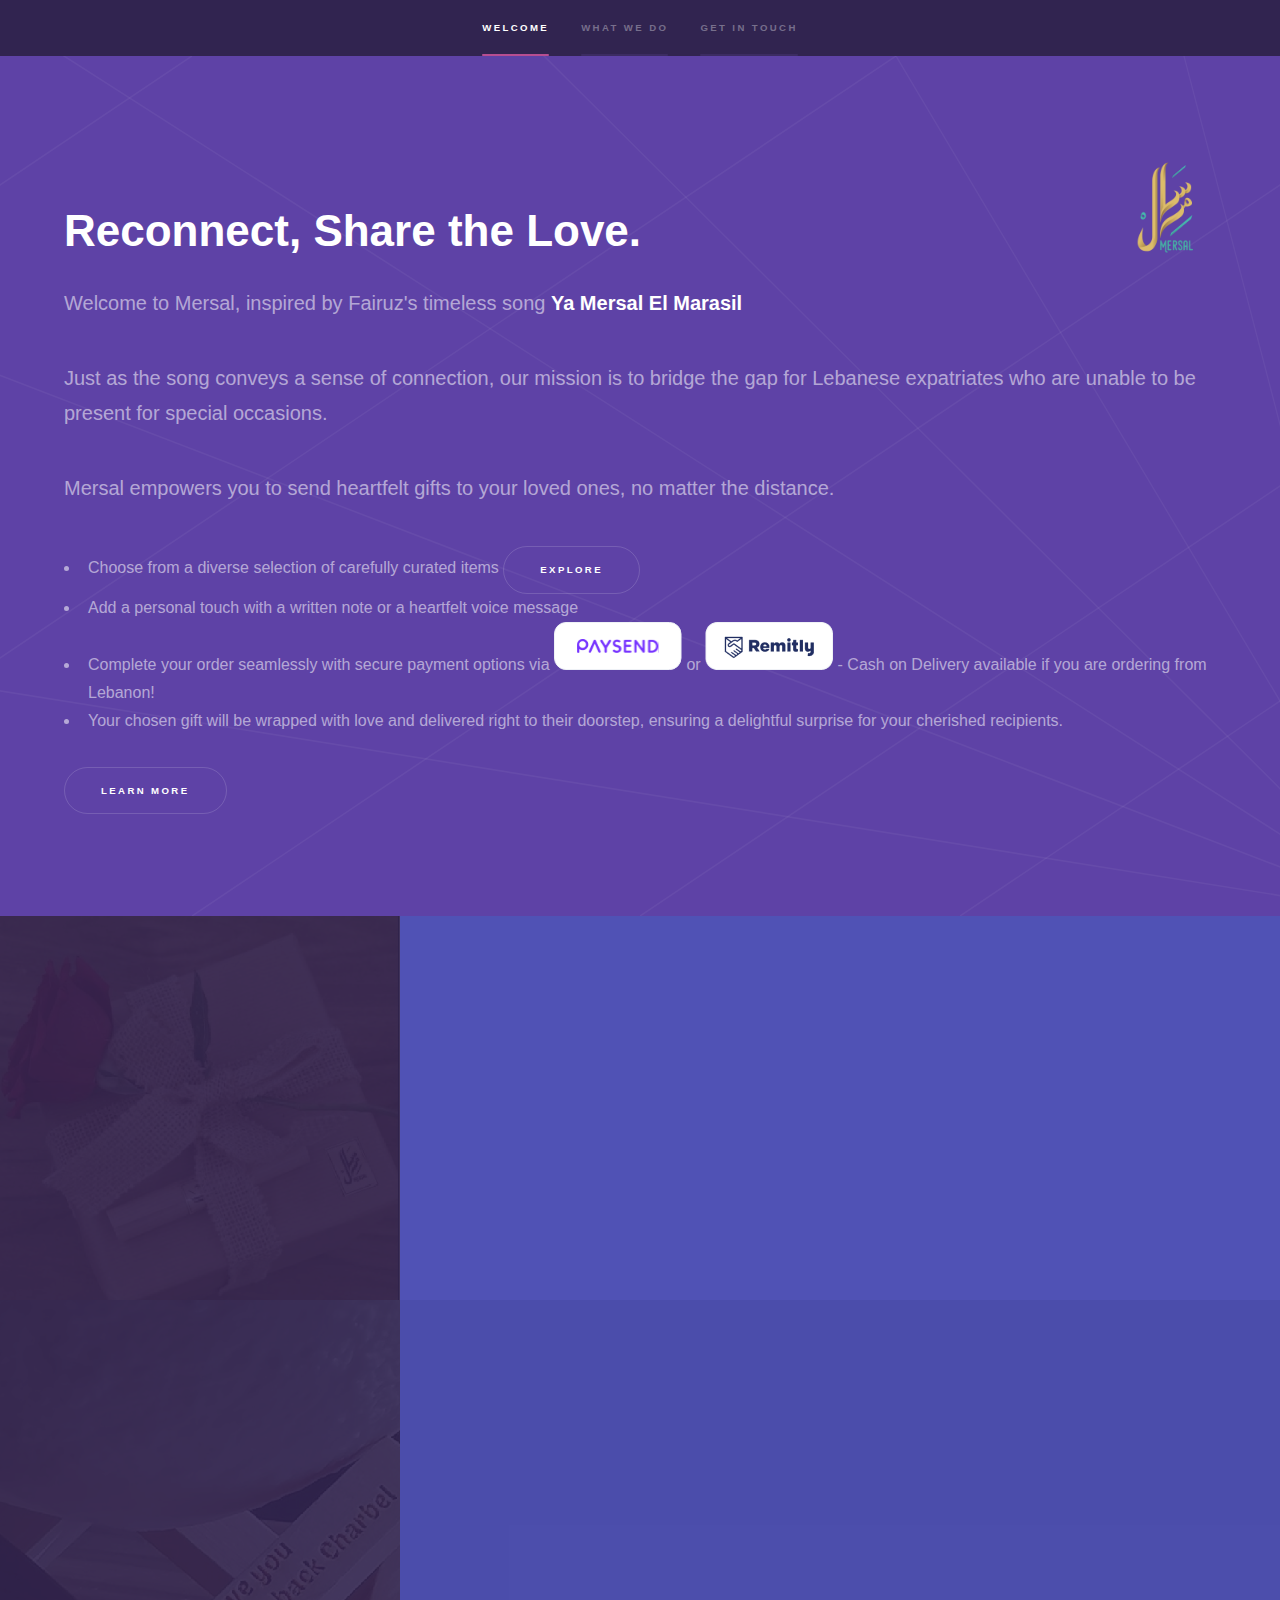
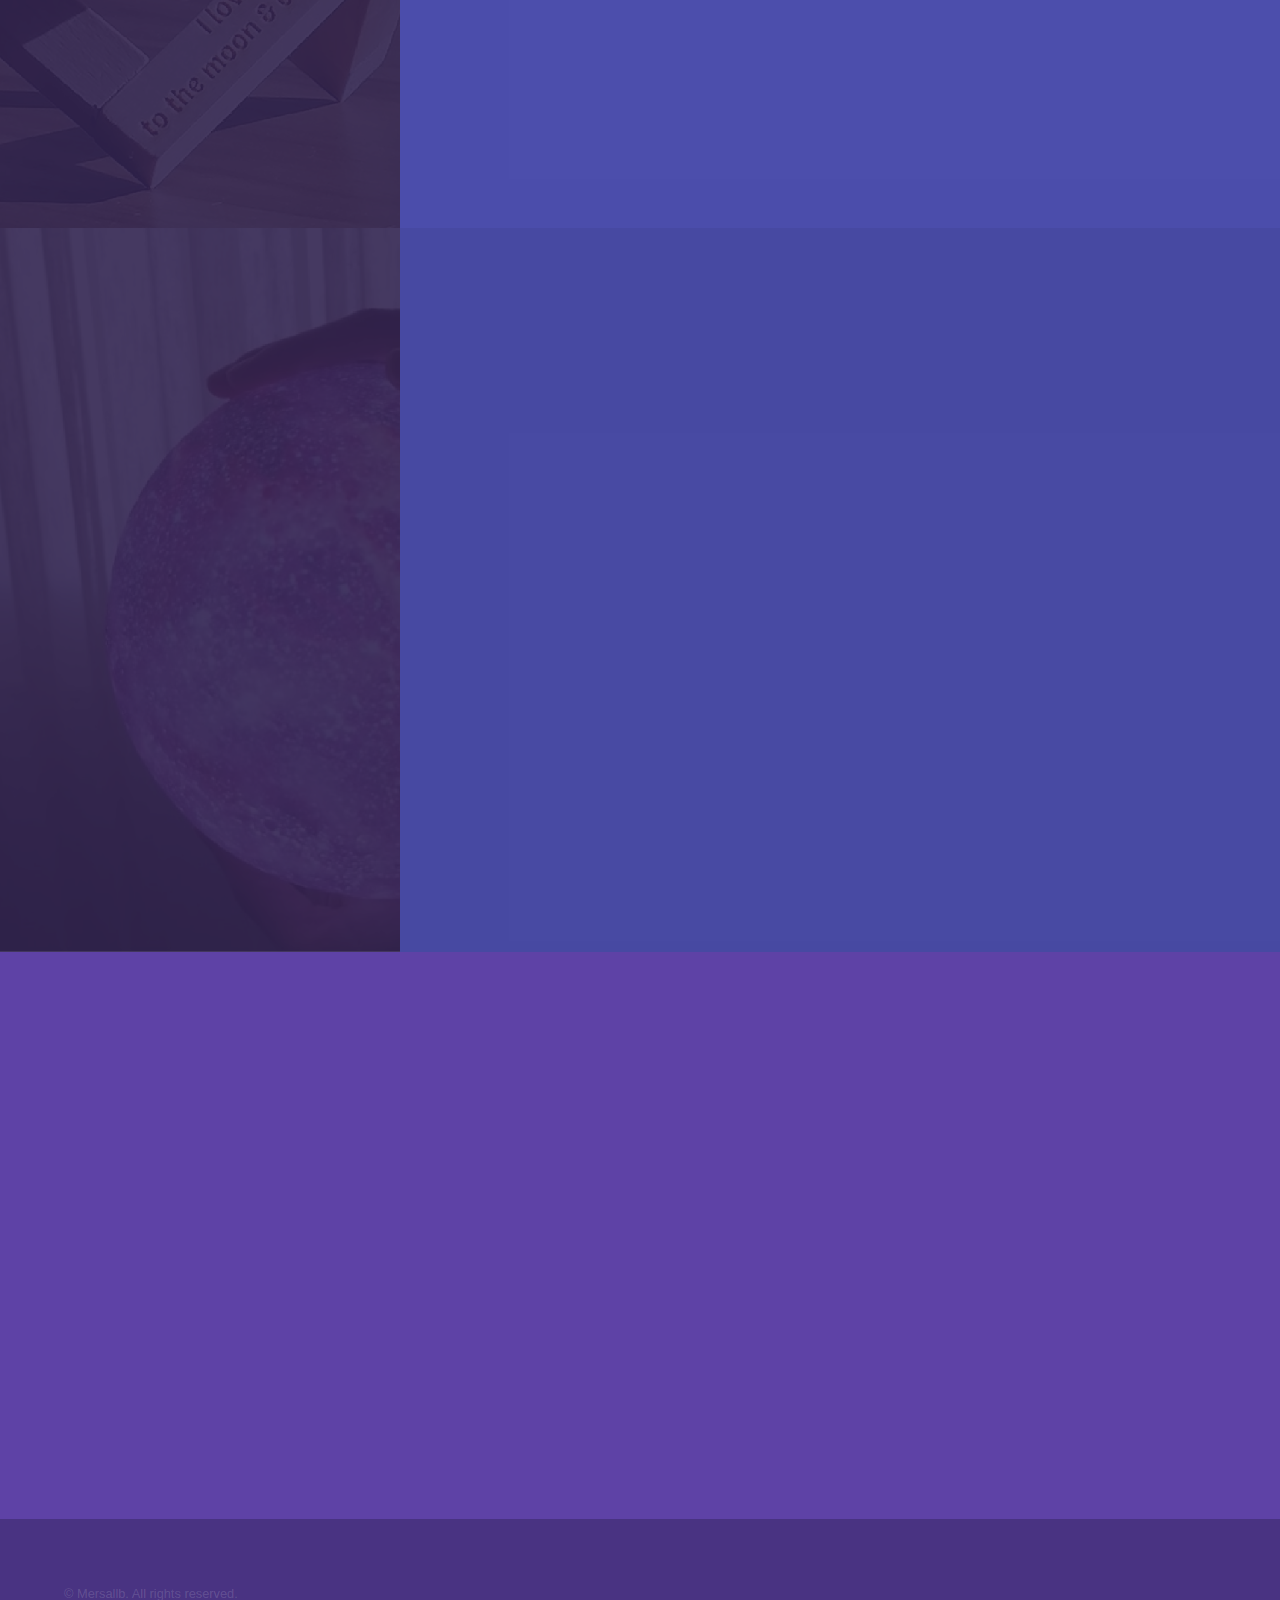
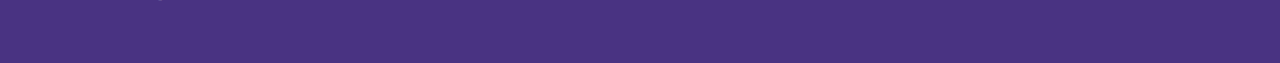
==== index.html @ 2bb3b059 "clean dummy data" ====
<!DOCTYPE HTML>
<!--
	Hyperspace by HTML5 UP
	html5up.net | @ajlkn
	Free for personal and commercial use under the CCA 3.0 license (html5up.net/license)
-->
<html>
	<head>
		<title>Mersal - Online Gift Shop</title>
		<meta charset="utf-8" />
		<meta name="viewport" content="width=device-width, initial-scale=1, user-scalable=no" />
		<link rel="stylesheet" href="assets/css/main.css" />
		<noscript><link rel="stylesheet" href="assets/css/noscript.css" /></noscript>
	</head>
	<body class="is-preload">

		<!-- Sidebar -->
			<section id="sidebar">
				<div class="inner">
					<nav>
						<ul>
							<li><a href="#intro">Welcome</a></li>
							<li><a href="#one">What we do</a></li>
							<li><a href="#two">Get in touch</a></li>
						</ul>
					</nav>
				</div>
			</section>

		<!-- Wrapper -->
			<div id="wrapper">

				<!-- Intro -->
					<section id="intro" class="wrapper style1 fullscreen fade-up">
						<div class="inner">
							<p><img src="assets/logo/mersallogo.png" alt="Mersal Logo" style="float: right; max-width: 100px;"></p>
							<h1>Reconnect, Share the Love.</h1>

							<p>Welcome to Mersal, inspired by Fairuz's timeless song <b>Ya Mersal El Marasil</b></p>
							<p>Just as the song conveys a sense of connection, our mission is to bridge the gap for Lebanese expatriates who are unable to be present for special occasions.</p>
							<p>Mersal empowers you to send heartfelt gifts to your loved ones, no matter the distance.</p>
							<ul>
								<li>Choose from a diverse selection of carefully curated items <a href="https://Instagram.com/mersallb" class="button">Explore</a></li>
								<li>Add a personal touch with a written note or a heartfelt voice message</li>
								<li>Complete your order seamlessly with secure payment options via <a href="https://paysend.com/" class="image"><img src="assets/logo/Button-Paysend.svg" alt="PAYSEND" data-position="center center" /></a> or <a href="https://Remitly.com/" class="image"><img src="assets/logo/Button-Remitly.png" alt="Remitly" data-position="center center" /></a> - Cash on Delivery available if you are ordering from Lebanon!</li>
								<li>Your chosen gift will be wrapped with love and delivered right to their doorstep, ensuring a delightful surprise for your cherished recipients.</li>
							</ul>
							<ul class="actions">
								<li><a href="#two" class="button scrolly">Learn more</a></li>
							</ul>
						</div>
					</section>

				<!-- One -->
					<section id="one" class="wrapper style2 spotlights">
						<section>
							<a href="#" class="image"><img src="images/pic01.jpg" alt="" data-position="center center" /></a>
							<div class="content">
								<div class="inner">
									<h2>Wrapped with love</h2>
									<p>In our shop, gift-giving is not just a transaction; it’s an experience, a thoughtful gesture that reflects emotions and memories.
										This is why we have chosen a unique wrapping style that not only complements our products but also conveys a deep sense of nostalgia and romance.</p>
									<p><span><b>Vintage Charm :</b></span> This wrapping style harkens back to an era where things were handmade, heartfelt, and had a personal touch.
										It brings forth a timelessness that is often lost in today’s fast-paced digital world.</p>
								</div>
							</div>
						</section>
						<section>
							<a href="#" class="image"><img src="images/pic02.jpg" alt="" data-position="top center" /></a>
							<div class="content">
								<div class="inner">
									<h2>Customization Service</h2>
									<p>At Mersal, we understand that gifts are more than just physical items; they are expressions of love, thoughtfulness, and sentiments.
										To make each gift truly personal and memorable, we proudly offer a customization service, elevating the entire gift-giving experience.</p>
									<ul>
										<li><span><b>Emotional Connect: </b></span>An engraved note adds an emotional depth to the gift, making it a cherished keepsake that reminds the recipient of a special moment or sentiment.</li>
										<li><span><b>Longevity: </b></span>Unlike printed messages that may fade over time, engravings are permanent. This ensures that the sentiment shared remains intact for years, making the gift timeless.</li>
										<li><span><b>Tailored Experience: </b></span>Our service allows you to tailor your gifts specifically to the recipient, ensuring that it resonates more deeply with them.</li>
									</ul>
										 
								<p>At Mersal, we don't just sell products; we craft memories.</p> 
								</div>
							</div>
						</section>
						<section>
							<a href="#" class="image"><img src="images/pic03.jpg" alt="" data-position="25% 25%" /></a>
							<div class="content">
								<div class="inner">
									<h2>Handpicked Selection</h2>
									<p>Every item showcased in our store is handpicked with meticulous attention to detail. Each piece is chosen with deliberation, ensuring that it resonates with our brand's core values.</p>
									<ul class="actions">
										<li><span><b>Romantic Touch: </b></span>The essence of our brand lies in romance. It’s not just about love between individuals but also about a passion for life, nostalgia for the past, and hope for the future. Every item, be it through its design, functionality, or mere presence, should evoke a romantic sentiment, a gentle tug at the heartstrings.</span></li>
										<li><span><b>Aesthetics: </b></span>We understand the power of beauty, and this is why aesthetics play a significant role in our selection process. Each product, in its design and craftsmanship, should be pleasing to the eye, invoking a sense of admiration and appreciation.</span></li>
										<li><span><b>Warmth: </b></span>We believe in the power of warmth. Be it the warmth of memories, the coziness of a moment, or the simple comfort of familiarity. Our products are not cold, clinical items but pieces that radiate warmth, making people feel at home, cherished, and cared for.</span></li>
									</ul>
									<p>Our store is a reflection of life's romance and warmth, curated carefully through each handpicked item. We take pride in this philosophy, ensuring that every piece we sell not only adorns a space but also fills it with a story, an emotion, and a timeless charm.</p>
								</div>
							</div>
						</section>
					</section>


				<!-- Two -->
					<section id="two" class="wrapper style1 fade-up">
						<div class="inner">
							<h2>Get in touch</h2>
							<div class="split style1">
								<section>
									<div class="player-container">
										<iframe src="videos/vid01.mp4" frameborder="0" 
												allow="accelerometer; autoplay; clipboard-write; encrypted-media; gyroscope; picture-in-picture" >
										</iframe>
									</div>
								</section>
								<section>
									<ul class="contact">
										<li>
											<h3>Email</h3>
											<a href="#">yamersallb@gmail.com</a>
										</li>
										<li>
											<h3>Phone</h3>
											<span>(961) 70 11 70 12</span>
										</li>
										<li>
											<h3>Social</h3>
											<ul class="icons">
												<li><a href="https://Instagram.com/mersallb" class="icon brands fa-instagram"><span class="label">Instagram</span></a></li>
												<li><a href="https://facebook.com/mersallb" class="icon brands fa-facebook"><span class="label">Facebook</span></a></li>
												<li><a href="https://www.tiktok.com/@mersallb" class="icon brands fa-tiktok"><span class="label">Tiktok</span></a></li>		
											</ul>
										</li>
									</ul>
								</section>
							</div>
						</div>
					</section>

			</div>

		<!-- Footer -->
			<footer id="footer" class="wrapper style1-alt">
				<div class="inner">
					<ul class="menu">
						<li>&copy; Mersallb.<a href="https://mersallb.net"></a> All rights reserved.</li>
					</ul>
				</div>
			</footer>

		<!-- Scripts -->
			<script src="assets/js/jquery.min.js"></script>
			<script src="assets/js/jquery.scrollex.min.js"></script>
			<script src="assets/js/jquery.scrolly.min.js"></script>
			<script src="assets/js/browser.min.js"></script>
			<script src="assets/js/breakpoints.min.js"></script>
			<script src="assets/js/util.js"></script>
			<script src="assets/js/main.js"></script>

	</body>
</html>
---- assets/css/main.css ----
@import url(fontawesome-all.min.css);

/*
	Hyperspace by HTML5 UP
	html5up.net | @ajlkn
	Free for personal and commercial use under the CCA 3.0 license (html5up.net/license)
*/

html, body, div, span, applet, object,
iframe, h1, h2, h3, h4, h5, h6, p, blockquote,
pre, a, abbr, acronym, address, big, cite,
code, del, dfn, em, img, ins, kbd, q, s, samp,
small, strike, strong, sub, sup, tt, var, b,
u, i, center, dl, dt, dd, ol, ul, li, fieldset,
form, label, legend, table, caption, tbody,
tfoot, thead, tr, th, td, article, aside,
canvas, details, embed, figure, figcaption,
footer, header, hgroup, menu, nav, output, ruby,
section, summary, time, mark, audio, video {
	margin: 0;
	padding: 0;
	border: 0;
	font-size: 100%;
	font: inherit;
	vertical-align: baseline;}

article, aside, details, figcaption, figure,
footer, header, hgroup, menu, nav, section {
	display: block;}

body {
	line-height: 1;
}

ol, ul {
	list-style: none;
}

blockquote, q {
	quotes: none;
}

	blockquote:before, blockquote:after, q:before, q:after {
		content: '';
		content: none;
	}

table {
	border-collapse: collapse;
	border-spacing: 0;
}

body {
	-webkit-text-size-adjust: none;
}

mark {
	background-color: transparent;
	color: inherit;
}

input::-moz-focus-inner {
	border: 0;
	padding: 0;
}

input, select, textarea {
	-moz-appearance: none;
	-webkit-appearance: none;
	-ms-appearance: none;
	appearance: none;
}

	/* Basic */
	.player-container {
		background-color: white;
		padding: 20px;
		box-shadow: 0 5px 15px rgba(0,0,0,0.1);
	}

	iframe {
		max-width: 100%;
	}

	/* Responsive Player Styling */
	.player-container {
		position: relative;
		overflow: hidden;
		width: 100%;
		padding-top: 56.25%; /* 16:9 Aspect Ratio */
	}

	.player-container iframe {
		position: absolute;
		top: 0;
		left: 0;
		width: 100%;
		height: 100%;
		border: none;
	}

	@media screen and (min-width: 600px) {
		.player-container {
			width: 80%; /* or whatever max-width you desire */
			margin: 0 auto;
		}
	}
	@-ms-viewport {
		width: device-width;
	}

	body {
		-ms-overflow-style: scrollbar;
	}

	@media screen and (max-width: 480px) {

		html, body {
			min-width: 320px;
		}

	}

	html {
		box-sizing: border-box;
	}

	*, *:before, *:after {
		box-sizing: inherit;
	}

	body {
		background: #312450;
	}

		body.is-preload *, body.is-preload *:before, body.is-preload *:after {
			-moz-animation: none !important;
			-webkit-animation: none !important;
			-ms-animation: none !important;
			animation: none !important;
			-moz-transition: none !important;
			-webkit-transition: none !important;
			-ms-transition: none !important;
			transition: none !important;
		}

/* Type */

	body, input, select, textarea {
		color: rgba(255, 255, 255, 0.55);
		font-family: Arial, Helvetica, sans-serif;
		font-size: 16.5pt;
		font-weight: normal;
		line-height: 1.75;
	}

		@media screen and (max-width: 1680px) {

			body, input, select, textarea {
				font-size: 13pt;
			}

		}

		@media screen and (max-width: 1280px) {

			body, input, select, textarea {
				font-size: 12pt;
			}

		}

		@media screen and (max-width: 360px) {

			body, input, select, textarea {
				font-size: 11pt;
			}

		}

	a {
		-moz-transition: color 0.2s ease, border-bottom-color 0.2s ease;
		-webkit-transition: color 0.2s ease, border-bottom-color 0.2s ease;
		-ms-transition: color 0.2s ease, border-bottom-color 0.2s ease;
		transition: color 0.2s ease, border-bottom-color 0.2s ease;
		border-bottom: dotted 1px rgba(255, 255, 255, 0.35);
		color: inherit;
		text-decoration: none;
	}

		a:hover {
			border-bottom-color: transparent;
			color: #ffffff;
		}

	strong, b {
		color: #ffffff;
		font-weight: bold;
	}

	em, i {
		font-style: italic;
	}

	p {
		margin: 0 0 2em 0;
	}

	h1, h2, h3, h4, h5, h6 {
		color: #ffffff;
		font-weight: bold;
		line-height: 1.5;
		margin: 0 0 0.5em 0;
	}

		h1 a, h2 a, h3 a, h4 a, h5 a, h6 a {
			color: inherit;
			text-decoration: none;
		}

	h1 {
		font-size: 2.75em;
	}

		h1.major {
			margin: 0 0 1.3em 0;
			position: relative;
			padding-bottom: 0.35em;
		}

			h1.major:after {
				background-image: -moz-linear-gradient(to right, #5e42a6, #b74e91);
				background-image: -webkit-linear-gradient(to right, #5e42a6, #b74e91);
				background-image: -ms-linear-gradient(to right, #5e42a6, #b74e91);
				background-image: linear-gradient(to right, #5e42a6, #b74e91);
				-moz-transition: max-width 0.2s ease;
				-webkit-transition: max-width 0.2s ease;
				-ms-transition: max-width 0.2s ease;
				transition: max-width 0.2s ease;
				border-radius: 0.2em;
				bottom: 0;
				content: '';
				height: 0.05em;
				position: absolute;
				right: 0;
				width: 100%;
			}

	h2 {
		font-size: 1.75em;
	}

	h3 {
		font-size: 1.1em;
	}

	h4 {
		font-size: 1em;
	}

	h5 {
		font-size: 0.8em;
	}

	h6 {
		font-size: 0.6em;
	}

	@media screen and (max-width: 736px) {

		h1 {
			font-size: 2em;
		}

		h2 {
			font-size: 1.25em;
		}

		h3 {
			font-size: 1em;
		}

		h4 {
			font-size: 0.8em;
		}

		h5 {
			font-size: 0.6em;
		}

		h6 {
			font-size: 0.6em;
		}

	}

	sub {
		font-size: 0.8em;
		position: relative;
		top: 0.5em;
	}

	sup {
		font-size: 0.8em;
		position: relative;
		top: -0.5em;
	}

	blockquote {
		border-left: solid 4px rgba(255, 255, 255, 0.15);
		font-style: italic;
		margin: 0 0 2em 0;
		padding: 0.5em 0 0.5em 2em;
	}

	code {
		background: rgba(255, 255, 255, 0.05);
		border-radius: 0.25em;
		border: solid 1px rgba(255, 255, 255, 0.15);
		font-family: "Courier New", monospace;
		font-size: 0.9em;
		margin: 0 0.25em;
		padding: 0.25em 0.65em;
	}

	pre {
		-webkit-overflow-scrolling: touch;
		font-family: "Courier New", monospace;
		font-size: 0.9em;
		margin: 0 0 2em 0;
	}

		pre code {
			display: block;
			line-height: 1.75em;
			padding: 1em 1.5em;
			overflow-x: auto;
		}

	hr {
		border: 0;
		border-bottom: solid 1px rgba(255, 255, 255, 0.15);
		margin: 2em 0;
	}

		hr.major {
			margin: 3em 0;
		}

	.align-left {
		text-align: left;
	}

	.align-center {
		text-align: center;
	}

	.align-right {
		text-align: right;
	}

/* Row */

	.row {
		display: flex;
		flex-wrap: wrap;
		box-sizing: border-box;
		align-items: stretch;
	}

		.row > * {
			box-sizing: border-box;
		}

		.row.gtr-uniform > * > :last-child {
			margin-bottom: 0;
		}

		.row.aln-left {
			justify-content: flex-start;
		}

		.row.aln-center {
			justify-content: center;
		}

		.row.aln-right {
			justify-content: flex-end;
		}

		.row.aln-top {
			align-items: flex-start;
		}

		.row.aln-middle {
			align-items: center;
		}

		.row.aln-bottom {
			align-items: flex-end;
		}

		.row > .imp {
			order: -1;
		}

		.row > .col-1 {
			width: 8.33333%;
		}

		.row > .off-1 {
			margin-left: 8.33333%;
		}

		.row > .col-2 {
			width: 16.66667%;
		}

		.row > .off-2 {
			margin-left: 16.66667%;
		}

		.row > .col-3 {
			width: 25%;
		}

		.row > .off-3 {
			margin-left: 25%;
		}

		.row > .col-4 {
			width: 33.33333%;
		}

		.row > .off-4 {
			margin-left: 33.33333%;
		}

		.row > .col-5 {
			width: 41.66667%;
		}

		.row > .off-5 {
			margin-left: 41.66667%;
		}

		.row > .col-6 {
			width: 50%;
		}

		.row > .off-6 {
			margin-left: 50%;
		}

		.row > .col-7 {
			width: 58.33333%;
		}

		.row > .off-7 {
			margin-left: 58.33333%;
		}

		.row > .col-8 {
			width: 66.66667%;
		}

		.row > .off-8 {
			margin-left: 66.66667%;
		}

		.row > .col-9 {
			width: 75%;
		}

		.row > .off-9 {
			margin-left: 75%;
		}

		.row > .col-10 {
			width: 83.33333%;
		}

		.row > .off-10 {
			margin-left: 83.33333%;
		}

		.row > .col-11 {
			width: 91.66667%;
		}

		.row > .off-11 {
			margin-left: 91.66667%;
		}

		.row > .col-12 {
			width: 100%;
		}

		.row > .off-12 {
			margin-left: 100%;
		}

		.row.gtr-0 {
			margin-top: 0;
			margin-left: 0em;
		}

			.row.gtr-0 > * {
				padding: 0 0 0 0em;
			}

			.row.gtr-0.gtr-uniform {
				margin-top: 0em;
			}

				.row.gtr-0.gtr-uniform > * {
					padding-top: 0em;
				}

		.row.gtr-25 {
			margin-top: 0;
			margin-left: -0.375em;
		}

			.row.gtr-25 > * {
				padding: 0 0 0 0.375em;
			}

			.row.gtr-25.gtr-uniform {
				margin-top: -0.375em;
			}

				.row.gtr-25.gtr-uniform > * {
					padding-top: 0.375em;
				}

		.row.gtr-50 {
			margin-top: 0;
			margin-left: -0.75em;
		}

			.row.gtr-50 > * {
				padding: 0 0 0 0.75em;
			}

			.row.gtr-50.gtr-uniform {
				margin-top: -0.75em;
			}

				.row.gtr-50.gtr-uniform > * {
					padding-top: 0.75em;
				}

		.row {
			margin-top: 0;
			margin-left: -1.5em;
		}

			.row > * {
				padding: 0 0 0 1.5em;
			}

			.row.gtr-uniform {
				margin-top: -1.5em;
			}

				.row.gtr-uniform > * {
					padding-top: 1.5em;
				}

		.row.gtr-150 {
			margin-top: 0;
			margin-left: -2.25em;
		}

			.row.gtr-150 > * {
				padding: 0 0 0 2.25em;
			}

			.row.gtr-150.gtr-uniform {
				margin-top: -2.25em;
			}

				.row.gtr-150.gtr-uniform > * {
					padding-top: 2.25em;
				}

		.row.gtr-200 {
			margin-top: 0;
			margin-left: -3em;
		}

			.row.gtr-200 > * {
				padding: 0 0 0 3em;
			}

			.row.gtr-200.gtr-uniform {
				margin-top: -3em;
			}

				.row.gtr-200.gtr-uniform > * {
					padding-top: 3em;
				}

		@media screen and (max-width: 1680px) {

			.row {
				display: flex;
				flex-wrap: wrap;
				box-sizing: border-box;
				align-items: stretch;
			}

				.row > * {
					box-sizing: border-box;
				}

				.row.gtr-uniform > * > :last-child {
					margin-bottom: 0;
				}

				.row.aln-left {
					justify-content: flex-start;
				}

				.row.aln-center {
					justify-content: center;
				}

				.row.aln-right {
					justify-content: flex-end;
				}

				.row.aln-top {
					align-items: flex-start;
				}

				.row.aln-middle {
					align-items: center;
				}

				.row.aln-bottom {
					align-items: flex-end;
				}

				.row > .imp-xlarge {
					order: -1;
				}

				.row > .col-1-xlarge {
					width: 8.33333%;
				}

				.row > .off-1-xlarge {
					margin-left: 8.33333%;
				}

				.row > .col-2-xlarge {
					width: 16.66667%;
				}

				.row > .off-2-xlarge {
					margin-left: 16.66667%;
				}

				.row > .col-3-xlarge {
					width: 25%;
				}

				.row > .off-3-xlarge {
					margin-left: 25%;
				}

				.row > .col-4-xlarge {
					width: 33.33333%;
				}

				.row > .off-4-xlarge {
					margin-left: 33.33333%;
				}

				.row > .col-5-xlarge {
					width: 41.66667%;
				}

				.row > .off-5-xlarge {
					margin-left: 41.66667%;
				}

				.row > .col-6-xlarge {
					width: 50%;
				}

				.row > .off-6-xlarge {
					margin-left: 50%;
				}

				.row > .col-7-xlarge {
					width: 58.33333%;
				}

				.row > .off-7-xlarge {
					margin-left: 58.33333%;
				}

				.row > .col-8-xlarge {
					width: 66.66667%;
				}

				.row > .off-8-xlarge {
					margin-left: 66.66667%;
				}

				.row > .col-9-xlarge {
					width: 75%;
				}

				.row > .off-9-xlarge {
					margin-left: 75%;
				}

				.row > .col-10-xlarge {
					width: 83.33333%;
				}

				.row > .off-10-xlarge {
					margin-left: 83.33333%;
				}

				.row > .col-11-xlarge {
					width: 91.66667%;
				}

				.row > .off-11-xlarge {
					margin-left: 91.66667%;
				}

				.row > .col-12-xlarge {
					width: 100%;
				}

				.row > .off-12-xlarge {
					margin-left: 100%;
				}

				.row.gtr-0 {
					margin-top: 0;
					margin-left: 0em;
				}

					.row.gtr-0 > * {
						padding: 0 0 0 0em;
					}

					.row.gtr-0.gtr-uniform {
						margin-top: 0em;
					}

						.row.gtr-0.gtr-uniform > * {
							padding-top: 0em;
						}

				.row.gtr-25 {
					margin-top: 0;
					margin-left: -0.375em;
				}

					.row.gtr-25 > * {
						padding: 0 0 0 0.375em;
					}

					.row.gtr-25.gtr-uniform {
						margin-top: -0.375em;
					}

						.row.gtr-25.gtr-uniform > * {
							padding-top: 0.375em;
						}

				.row.gtr-50 {
					margin-top: 0;
					margin-left: -0.75em;
				}

					.row.gtr-50 > * {
						padding: 0 0 0 0.75em;
					}

					.row.gtr-50.gtr-uniform {
						margin-top: -0.75em;
					}

						.row.gtr-50.gtr-uniform > * {
							padding-top: 0.75em;
						}

				.row {
					margin-top: 0;
					margin-left: -1.5em;
				}

					.row > * {
						padding: 0 0 0 1.5em;
					}

					.row.gtr-uniform {
						margin-top: -1.5em;
					}

						.row.gtr-uniform > * {
							padding-top: 1.5em;
						}

				.row.gtr-150 {
					margin-top: 0;
					margin-left: -2.25em;
				}

					.row.gtr-150 > * {
						padding: 0 0 0 2.25em;
					}

					.row.gtr-150.gtr-uniform {
						margin-top: -2.25em;
					}

						.row.gtr-150.gtr-uniform > * {
							padding-top: 2.25em;
						}

				.row.gtr-200 {
					margin-top: 0;
					margin-left: -3em;
				}

					.row.gtr-200 > * {
						padding: 0 0 0 3em;
					}

					.row.gtr-200.gtr-uniform {
						margin-top: -3em;
					}

						.row.gtr-200.gtr-uniform > * {
							padding-top: 3em;
						}

		}

		@media screen and (max-width: 1280px) {

			.row {
				display: flex;
				flex-wrap: wrap;
				box-sizing: border-box;
				align-items: stretch;
			}

				.row > * {
					box-sizing: border-box;
				}

				.row.gtr-uniform > * > :last-child {
					margin-bottom: 0;
				}

				.row.aln-left {
					justify-content: flex-start;
				}

				.row.aln-center {
					justify-content: center;
				}

				.row.aln-right {
					justify-content: flex-end;
				}

				.row.aln-top {
					align-items: flex-start;
				}

				.row.aln-middle {
					align-items: center;
				}

				.row.aln-bottom {
					align-items: flex-end;
				}

				.row > .imp-large {
					order: -1;
				}

				.row > .col-1-large {
					width: 8.33333%;
				}

				.row > .off-1-large {
					margin-left: 8.33333%;
				}

				.row > .col-2-large {
					width: 16.66667%;
				}

				.row > .off-2-large {
					margin-left: 16.66667%;
				}

				.row > .col-3-large {
					width: 25%;
				}

				.row > .off-3-large {
					margin-left: 25%;
				}

				.row > .col-4-large {
					width: 33.33333%;
				}

				.row > .off-4-large {
					margin-left: 33.33333%;
				}

				.row > .col-5-large {
					width: 41.66667%;
				}

				.row > .off-5-large {
					margin-left: 41.66667%;
				}

				.row > .col-6-large {
					width: 50%;
				}

				.row > .off-6-large {
					margin-left: 50%;
				}

				.row > .col-7-large {
					width: 58.33333%;
				}

				.row > .off-7-large {
					margin-left: 58.33333%;
				}

				.row > .col-8-large {
					width: 66.66667%;
				}

				.row > .off-8-large {
					margin-left: 66.66667%;
				}

				.row > .col-9-large {
					width: 75%;
				}

				.row > .off-9-large {
					margin-left: 75%;
				}

				.row > .col-10-large {
					width: 83.33333%;
				}

				.row > .off-10-large {
					margin-left: 83.33333%;
				}

				.row > .col-11-large {
					width: 91.66667%;
				}

				.row > .off-11-large {
					margin-left: 91.66667%;
				}

				.row > .col-12-large {
					width: 100%;
				}

				.row > .off-12-large {
					margin-left: 100%;
				}

				.row.gtr-0 {
					margin-top: 0;
					margin-left: 0em;
				}

					.row.gtr-0 > * {
						padding: 0 0 0 0em;
					}

					.row.gtr-0.gtr-uniform {
						margin-top: 0em;
					}

						.row.gtr-0.gtr-uniform > * {
							padding-top: 0em;
						}

				.row.gtr-25 {
					margin-top: 0;
					margin-left: -0.375em;
				}

					.row.gtr-25 > * {
						padding: 0 0 0 0.375em;
					}

					.row.gtr-25.gtr-uniform {
						margin-top: -0.375em;
					}

						.row.gtr-25.gtr-uniform > * {
							padding-top: 0.375em;
						}

				.row.gtr-50 {
					margin-top: 0;
					margin-left: -0.75em;
				}

					.row.gtr-50 > * {
						padding: 0 0 0 0.75em;
					}

					.row.gtr-50.gtr-uniform {
						margin-top: -0.75em;
					}

						.row.gtr-50.gtr-uniform > * {
							padding-top: 0.75em;
						}

				.row {
					margin-top: 0;
					margin-left: -1.5em;
				}

					.row > * {
						padding: 0 0 0 1.5em;
					}

					.row.gtr-uniform {
						margin-top: -1.5em;
					}

						.row.gtr-uniform > * {
							padding-top: 1.5em;
						}

				.row.gtr-150 {
					margin-top: 0;
					margin-left: -2.25em;
				}

					.row.gtr-150 > * {
						padding: 0 0 0 2.25em;
					}

					.row.gtr-150.gtr-uniform {
						margin-top: -2.25em;
					}

						.row.gtr-150.gtr-uniform > * {
							padding-top: 2.25em;
						}

				.row.gtr-200 {
					margin-top: 0;
					margin-left: -3em;
				}

					.row.gtr-200 > * {
						padding: 0 0 0 3em;
					}

					.row.gtr-200.gtr-uniform {
						margin-top: -3em;
					}

						.row.gtr-200.gtr-uniform > * {
							padding-top: 3em;
						}

		}

		@media screen and (max-width: 980px) {

			.row {
				display: flex;
				flex-wrap: wrap;
				box-sizing: border-box;
				align-items: stretch;
			}

				.row > * {
					box-sizing: border-box;
				}

				.row.gtr-uniform > * > :last-child {
					margin-bottom: 0;
				}

				.row.aln-left {
					justify-content: flex-start;
				}

				.row.aln-center {
					justify-content: center;
				}

				.row.aln-right {
					justify-content: flex-end;
				}

				.row.aln-top {
					align-items: flex-start;
				}

				.row.aln-middle {
					align-items: center;
				}

				.row.aln-bottom {
					align-items: flex-end;
				}

				.row > .imp-medium {
					order: -1;
				}

				.row > .col-1-medium {
					width: 8.33333%;
				}

				.row > .off-1-medium {
					margin-left: 8.33333%;
				}

				.row > .col-2-medium {
					width: 16.66667%;
				}

				.row > .off-2-medium {
					margin-left: 16.66667%;
				}

				.row > .col-3-medium {
					width: 25%;
				}

				.row > .off-3-medium {
					margin-left: 25%;
				}

				.row > .col-4-medium {
					width: 33.33333%;
				}

				.row > .off-4-medium {
					margin-left: 33.33333%;
				}

				.row > .col-5-medium {
					width: 41.66667%;
				}

				.row > .off-5-medium {
					margin-left: 41.66667%;
				}

				.row > .col-6-medium {
					width: 50%;
				}

				.row > .off-6-medium {
					margin-left: 50%;
				}

				.row > .col-7-medium {
					width: 58.33333%;
				}

				.row > .off-7-medium {
					margin-left: 58.33333%;
				}

				.row > .col-8-medium {
					width: 66.66667%;
				}

				.row > .off-8-medium {
					margin-left: 66.66667%;
				}

				.row > .col-9-medium {
					width: 75%;
				}

				.row > .off-9-medium {
					margin-left: 75%;
				}

				.row > .col-10-medium {
					width: 83.33333%;
				}

				.row > .off-10-medium {
					margin-left: 83.33333%;
				}

				.row > .col-11-medium {
					width: 91.66667%;
				}

				.row > .off-11-medium {
					margin-left: 91.66667%;
				}

				.row > .col-12-medium {
					width: 100%;
				}

				.row > .off-12-medium {
					margin-left: 100%;
				}

				.row.gtr-0 {
					margin-top: 0;
					margin-left: 0em;
				}

					.row.gtr-0 > * {
						padding: 0 0 0 0em;
					}

					.row.gtr-0.gtr-uniform {
						margin-top: 0em;
					}

						.row.gtr-0.gtr-uniform > * {
							padding-top: 0em;
						}

				.row.gtr-25 {
					margin-top: 0;
					margin-left: -0.375em;
				}

					.row.gtr-25 > * {
						padding: 0 0 0 0.375em;
					}

					.row.gtr-25.gtr-uniform {
						margin-top: -0.375em;
					}

						.row.gtr-25.gtr-uniform > * {
							padding-top: 0.375em;
						}

				.row.gtr-50 {
					margin-top: 0;
					margin-left: -0.75em;
				}

					.row.gtr-50 > * {
						padding: 0 0 0 0.75em;
					}

					.row.gtr-50.gtr-uniform {
						margin-top: -0.75em;
					}

						.row.gtr-50.gtr-uniform > * {
							padding-top: 0.75em;
						}

				.row {
					margin-top: 0;
					margin-left: -1.5em;
				}

					.row > * {
						padding: 0 0 0 1.5em;
					}

					.row.gtr-uniform {
						margin-top: -1.5em;
					}

						.row.gtr-uniform > * {
							padding-top: 1.5em;
						}

				.row.gtr-150 {
					margin-top: 0;
					margin-left: -2.25em;
				}

					.row.gtr-150 > * {
						padding: 0 0 0 2.25em;
					}

					.row.gtr-150.gtr-uniform {
						margin-top: -2.25em;
					}

						.row.gtr-150.gtr-uniform > * {
							padding-top: 2.25em;
						}

				.row.gtr-200 {
					margin-top: 0;
					margin-left: -3em;
				}

					.row.gtr-200 > * {
						padding: 0 0 0 3em;
					}

					.row.gtr-200.gtr-uniform {
						margin-top: -3em;
					}

						.row.gtr-200.gtr-uniform > * {
							padding-top: 3em;
						}

		}

		@media screen and (max-width: 736px) {

			.row {
				display: flex;
				flex-wrap: wrap;
				box-sizing: border-box;
				align-items: stretch;
			}

				.row > * {
					box-sizing: border-box;
				}

				.row.gtr-uniform > * > :last-child {
					margin-bottom: 0;
				}

				.row.aln-left {
					justify-content: flex-start;
				}

				.row.aln-center {
					justify-content: center;
				}

				.row.aln-right {
					justify-content: flex-end;
				}

				.row.aln-top {
					align-items: flex-start;
				}

				.row.aln-middle {
					align-items: center;
				}

				.row.aln-bottom {
					align-items: flex-end;
				}

				.row > .imp-small {
					order: -1;
				}

				.row > .col-1-small {
					width: 8.33333%;
				}

				.row > .off-1-small {
					margin-left: 8.33333%;
				}

				.row > .col-2-small {
					width: 16.66667%;
				}

				.row > .off-2-small {
					margin-left: 16.66667%;
				}

				.row > .col-3-small {
					width: 25%;
				}

				.row > .off-3-small {
					margin-left: 25%;
				}

				.row > .col-4-small {
					width: 33.33333%;
				}

				.row > .off-4-small {
					margin-left: 33.33333%;
				}

				.row > .col-5-small {
					width: 41.66667%;
				}

				.row > .off-5-small {
					margin-left: 41.66667%;
				}

				.row > .col-6-small {
					width: 50%;
				}

				.row > .off-6-small {
					margin-left: 50%;
				}

				.row > .col-7-small {
					width: 58.33333%;
				}

				.row > .off-7-small {
					margin-left: 58.33333%;
				}

				.row > .col-8-small {
					width: 66.66667%;
				}

				.row > .off-8-small {
					margin-left: 66.66667%;
				}

				.row > .col-9-small {
					width: 75%;
				}

				.row > .off-9-small {
					margin-left: 75%;
				}

				.row > .col-10-small {
					width: 83.33333%;
				}

				.row > .off-10-small {
					margin-left: 83.33333%;
				}

				.row > .col-11-small {
					width: 91.66667%;
				}

				.row > .off-11-small {
					margin-left: 91.66667%;
				}

				.row > .col-12-small {
					width: 100%;
				}

				.row > .off-12-small {
					margin-left: 100%;
				}

				.row.gtr-0 {
					margin-top: 0;
					margin-left: 0em;
				}

					.row.gtr-0 > * {
						padding: 0 0 0 0em;
					}

					.row.gtr-0.gtr-uniform {
						margin-top: 0em;
					}

						.row.gtr-0.gtr-uniform > * {
							padding-top: 0em;
						}

				.row.gtr-25 {
					margin-top: 0;
					margin-left: -0.375em;
				}

					.row.gtr-25 > * {
						padding: 0 0 0 0.375em;
					}

					.row.gtr-25.gtr-uniform {
						margin-top: -0.375em;
					}

						.row.gtr-25.gtr-uniform > * {
							padding-top: 0.375em;
						}

				.row.gtr-50 {
					margin-top: 0;
					margin-left: -0.75em;
				}

					.row.gtr-50 > * {
						padding: 0 0 0 0.75em;
					}

					.row.gtr-50.gtr-uniform {
						margin-top: -0.75em;
					}

						.row.gtr-50.gtr-uniform > * {
							padding-top: 0.75em;
						}

				.row {
					margin-top: 0;
					margin-left: -1.5em;
				}

					.row > * {
						padding: 0 0 0 1.5em;
					}

					.row.gtr-uniform {
						margin-top: -1.5em;
					}

						.row.gtr-uniform > * {
							padding-top: 1.5em;
						}

				.row.gtr-150 {
					margin-top: 0;
					margin-left: -2.25em;
				}

					.row.gtr-150 > * {
						padding: 0 0 0 2.25em;
					}

					.row.gtr-150.gtr-uniform {
						margin-top: -2.25em;
					}

						.row.gtr-150.gtr-uniform > * {
							padding-top: 2.25em;
						}

				.row.gtr-200 {
					margin-top: 0;
					margin-left: -3em;
				}

					.row.gtr-200 > * {
						padding: 0 0 0 3em;
					}

					.row.gtr-200.gtr-uniform {
						margin-top: -3em;
					}

						.row.gtr-200.gtr-uniform > * {
							padding-top: 3em;
						}

		}

		@media screen and (max-width: 480px) {

			.row {
				display: flex;
				flex-wrap: wrap;
				box-sizing: border-box;
				align-items: stretch;
			}

				.row > * {
					box-sizing: border-box;
				}

				.row.gtr-uniform > * > :last-child {
					margin-bottom: 0;
				}

				.row.aln-left {
					justify-content: flex-start;
				}

				.row.aln-center {
					justify-content: center;
				}

				.row.aln-right {
					justify-content: flex-end;
				}

				.row.aln-top {
					align-items: flex-start;
				}

				.row.aln-middle {
					align-items: center;
				}

				.row.aln-bottom {
					align-items: flex-end;
				}

				.row > .imp-xsmall {
					order: -1;
				}

				.row > .col-1-xsmall {
					width: 8.33333%;
				}

				.row > .off-1-xsmall {
					margin-left: 8.33333%;
				}

				.row > .col-2-xsmall {
					width: 16.66667%;
				}

				.row > .off-2-xsmall {
					margin-left: 16.66667%;
				}

				.row > .col-3-xsmall {
					width: 25%;
				}

				.row > .off-3-xsmall {
					margin-left: 25%;
				}

				.row > .col-4-xsmall {
					width: 33.33333%;
				}

				.row > .off-4-xsmall {
					margin-left: 33.33333%;
				}

				.row > .col-5-xsmall {
					width: 41.66667%;
				}

				.row > .off-5-xsmall {
					margin-left: 41.66667%;
				}

				.row > .col-6-xsmall {
					width: 50%;
				}

				.row > .off-6-xsmall {
					margin-left: 50%;
				}

				.row > .col-7-xsmall {
					width: 58.33333%;
				}

				.row > .off-7-xsmall {
					margin-left: 58.33333%;
				}

				.row > .col-8-xsmall {
					width: 66.66667%;
				}

				.row > .off-8-xsmall {
					margin-left: 66.66667%;
				}

				.row > .col-9-xsmall {
					width: 75%;
				}

				.row > .off-9-xsmall {
					margin-left: 75%;
				}

				.row > .col-10-xsmall {
					width: 83.33333%;
				}

				.row > .off-10-xsmall {
					margin-left: 83.33333%;
				}

				.row > .col-11-xsmall {
					width: 91.66667%;
				}

				.row > .off-11-xsmall {
					margin-left: 91.66667%;
				}

				.row > .col-12-xsmall {
					width: 100%;
				}

				.row > .off-12-xsmall {
					margin-left: 100%;
				}

				.row.gtr-0 {
					margin-top: 0;
					margin-left: 0em;
				}

					.row.gtr-0 > * {
						padding: 0 0 0 0em;
					}

					.row.gtr-0.gtr-uniform {
						margin-top: 0em;
					}

						.row.gtr-0.gtr-uniform > * {
							padding-top: 0em;
						}

				.row.gtr-25 {
					margin-top: 0;
					margin-left: -0.375em;
				}

					.row.gtr-25 > * {
						padding: 0 0 0 0.375em;
					}

					.row.gtr-25.gtr-uniform {
						margin-top: -0.375em;
					}

						.row.gtr-25.gtr-uniform > * {
							padding-top: 0.375em;
						}

				.row.gtr-50 {
					margin-top: 0;
					margin-left: -0.75em;
				}

					.row.gtr-50 > * {
						padding: 0 0 0 0.75em;
					}

					.row.gtr-50.gtr-uniform {
						margin-top: -0.75em;
					}

						.row.gtr-50.gtr-uniform > * {
							padding-top: 0.75em;
						}

				.row {
					margin-top: 0;
					margin-left: -1.5em;
				}

					.row > * {
						padding: 0 0 0 1.5em;
					}

					.row.gtr-uniform {
						margin-top: -1.5em;
					}

						.row.gtr-uniform > * {
							padding-top: 1.5em;
						}

				.row.gtr-150 {
					margin-top: 0;
					margin-left: -2.25em;
				}

					.row.gtr-150 > * {
						padding: 0 0 0 2.25em;
					}

					.row.gtr-150.gtr-uniform {
						margin-top: -2.25em;
					}

						.row.gtr-150.gtr-uniform > * {
							padding-top: 2.25em;
						}

				.row.gtr-200 {
					margin-top: 0;
					margin-left: -3em;
				}

					.row.gtr-200 > * {
						padding: 0 0 0 3em;
					}

					.row.gtr-200.gtr-uniform {
						margin-top: -3em;
					}

						.row.gtr-200.gtr-uniform > * {
							padding-top: 3em;
						}

		}

/* Box */

	.box {
		border-radius: 0.25em;
		border: solid 1px rgba(255, 255, 255, 0.15);
		margin-bottom: 2em;
		padding: 1.5em;
	}

		.box > :last-child,
		.box > :last-child > :last-child,
		.box > :last-child > :last-child > :last-child {
			margin-bottom: 0;
		}

		.box.alt {
			border: 0;
			border-radius: 0;
			padding: 0;
		}

/* Button */

	input[type="submit"],
	input[type="reset"],
	input[type="button"],
	button,
	.button {
		-moz-appearance: none;
		-webkit-appearance: none;
		-ms-appearance: none;
		appearance: none;
		-moz-transition: border-color 0.2s ease;
		-webkit-transition: border-color 0.2s ease;
		-ms-transition: border-color 0.2s ease;
		transition: border-color 0.2s ease;
		background-color: transparent;
		border: solid 1px !important;
		border-color: rgba(255, 255, 255, 0.15) !important;
		border-radius: 3em;
		color: #ffffff !important;
		cursor: pointer;
		display: inline-block;
		font-size: 0.6em;
		font-weight: bold;
		height: calc(4.75em + 2px);
		letter-spacing: 0.25em;
		line-height: 4.75em;
		outline: 0;
		padding: 0 3.75em;
		position: relative;
		text-align: center;
		text-decoration: none;
		text-transform: uppercase;
		white-space: nowrap;
	}

		input[type="submit"]:after,
		input[type="reset"]:after,
		input[type="button"]:after,
		button:after,
		.button:after {
			-moz-transform: scale(0.25);
			-webkit-transform: scale(0.25);
			-ms-transform: scale(0.25);
			transform: scale(0.25);
			pointer-events: none;
			-moz-transition: opacity 0.2s ease, -moz-transform 0.2s ease;
			-webkit-transition: opacity 0.2s ease, -webkit-transform 0.2s ease;
			-ms-transition: opacity 0.2s ease, -ms-transform 0.2s ease;
			transition: opacity 0.2s ease, transform 0.2s ease;
			background: #ffffff;
			border-radius: 3em;
			content: '';
			height: 100%;
			left: 0;
			opacity: 0;
			position: absolute;
			top: 0;
			width: 100%;
		}

		input[type="submit"].icon:before,
		input[type="reset"].icon:before,
		input[type="button"].icon:before,
		button.icon:before,
		.button.icon:before {
			margin-right: 0.75em;
		}

		input[type="submit"].fit,
		input[type="reset"].fit,
		input[type="button"].fit,
		button.fit,
		.button.fit {
			width: 100%;
		}

		input[type="submit"].small,
		input[type="reset"].small,
		input[type="button"].small,
		button.small,
		.button.small {
			font-size: 0.4em;
		}

		input[type="submit"].large,
		input[type="reset"].large,
		input[type="button"].large,
		button.large,
		.button.large {
			font-size: 0.8em;
		}

		input[type="submit"].primary,
		input[type="reset"].primary,
		input[type="button"].primary,
		button.primary,
		.button.primary {
			background-color: #ffffff;
			color: #312450 !important;
		}

			input[type="submit"].primary:after,
			input[type="reset"].primary:after,
			input[type="button"].primary:after,
			button.primary:after,
			.button.primary:after {
				display: none;
			}

		input[type="submit"].disabled, input[type="submit"]:disabled,
		input[type="reset"].disabled,
		input[type="reset"]:disabled,
		input[type="button"].disabled,
		input[type="button"]:disabled,
		button.disabled,
		button:disabled,
		.button.disabled,
		.button:disabled {
			cursor: default;
			opacity: 0.5;
			pointer-events: none;
		}

		input[type="submit"]:hover,
		input[type="reset"]:hover,
		input[type="button"]:hover,
		button:hover,
		.button:hover {
			border-color: rgba(255, 255, 255, 0.55) !important;
		}

			input[type="submit"]:hover:after,
			input[type="reset"]:hover:after,
			input[type="button"]:hover:after,
			button:hover:after,
			.button:hover:after {
				opacity: 0.05;
				-moz-transform: scale(1);
				-webkit-transform: scale(1);
				-ms-transform: scale(1);
				transform: scale(1);
			}

			input[type="submit"]:hover:active,
			input[type="reset"]:hover:active,
			input[type="button"]:hover:active,
			button:hover:active,
			.button:hover:active {
				border-color: #ffffff !important;
			}

				input[type="submit"]:hover:active:after,
				input[type="reset"]:hover:active:after,
				input[type="button"]:hover:active:after,
				button:hover:active:after,
				.button:hover:active:after {
					opacity: 0.1;
				}

/* Features */

	.features {
		display: -moz-flex;
		display: -webkit-flex;
		display: -ms-flex;
		display: flex;
		-moz-flex-wrap: wrap;
		-webkit-flex-wrap: wrap;
		-ms-flex-wrap: wrap;
		flex-wrap: wrap;
		border-radius: 0.25em;
		border: solid 1px rgba(255, 255, 255, 0.15);
		background: rgba(255, 255, 255, 0.05);
		margin: 0 0 2em 0;
	}

		.features section {
			padding: 3.5em 3em 1em 7em ;
			width: 50%;
			border-top: solid 1px rgba(255, 255, 255, 0.15);
			position: relative;
		}

			.features section:nth-child(-n + 2) {
				border-top-width: 0;
			}

			.features section:nth-child(2n) {
				border-left: solid 1px rgba(255, 255, 255, 0.15);
			}

			.features section .icon {
				-moz-transition: opacity 0.5s ease, -moz-transform 0.5s ease;
				-webkit-transition: opacity 0.5s ease, -webkit-transform 0.5s ease;
				-ms-transition: opacity 0.5s ease, -ms-transform 0.5s ease;
				transition: opacity 0.5s ease, transform 0.5s ease;
				-moz-transition-delay: 1s;
				-webkit-transition-delay: 1s;
				-ms-transition-delay: 1s;
				transition-delay: 1s;
				-moz-transform: scale(1);
				-webkit-transform: scale(1);
				-ms-transform: scale(1);
				transform: scale(1);
				position: absolute;
				left: 3em;
				top: 3em;
				opacity: 1;
			}

			.features section:nth-child(1) .icon {
				-moz-transition-delay: 0.15s;
				-webkit-transition-delay: 0.15s;
				-ms-transition-delay: 0.15s;
				transition-delay: 0.15s;
			}

			.features section:nth-child(2) .icon {
				-moz-transition-delay: 0.3s;
				-webkit-transition-delay: 0.3s;
				-ms-transition-delay: 0.3s;
				transition-delay: 0.3s;
			}

			.features section:nth-child(3) .icon {
				-moz-transition-delay: 0.45s;
				-webkit-transition-delay: 0.45s;
				-ms-transition-delay: 0.45s;
				transition-delay: 0.45s;
			}

			.features section:nth-child(4) .icon {
				-moz-transition-delay: 0.6s;
				-webkit-transition-delay: 0.6s;
				-ms-transition-delay: 0.6s;
				transition-delay: 0.6s;
			}

			.features section:nth-child(5) .icon {
				-moz-transition-delay: 0.75s;
				-webkit-transition-delay: 0.75s;
				-ms-transition-delay: 0.75s;
				transition-delay: 0.75s;
			}

			.features section:nth-child(6) .icon {
				-moz-transition-delay: 0.9s;
				-webkit-transition-delay: 0.9s;
				-ms-transition-delay: 0.9s;
				transition-delay: 0.9s;
			}

			.features section:nth-child(7) .icon {
				-moz-transition-delay: 1.05s;
				-webkit-transition-delay: 1.05s;
				-ms-transition-delay: 1.05s;
				transition-delay: 1.05s;
			}

			.features section:nth-child(8) .icon {
				-moz-transition-delay: 1.2s;
				-webkit-transition-delay: 1.2s;
				-ms-transition-delay: 1.2s;
				transition-delay: 1.2s;
			}

			.features section:nth-child(9) .icon {
				-moz-transition-delay: 1.35s;
				-webkit-transition-delay: 1.35s;
				-ms-transition-delay: 1.35s;
				transition-delay: 1.35s;
			}

			.features section:nth-child(10) .icon {
				-moz-transition-delay: 1.5s;
				-webkit-transition-delay: 1.5s;
				-ms-transition-delay: 1.5s;
				transition-delay: 1.5s;
			}

			.features section:nth-child(11) .icon {
				-moz-transition-delay: 1.65s;
				-webkit-transition-delay: 1.65s;
				-ms-transition-delay: 1.65s;
				transition-delay: 1.65s;
			}

			.features section:nth-child(12) .icon {
				-moz-transition-delay: 1.8s;
				-webkit-transition-delay: 1.8s;
				-ms-transition-delay: 1.8s;
				transition-delay: 1.8s;
			}

			.features section:nth-child(13) .icon {
				-moz-transition-delay: 1.95s;
				-webkit-transition-delay: 1.95s;
				-ms-transition-delay: 1.95s;
				transition-delay: 1.95s;
			}

			.features section:nth-child(14) .icon {
				-moz-transition-delay: 2.1s;
				-webkit-transition-delay: 2.1s;
				-ms-transition-delay: 2.1s;
				transition-delay: 2.1s;
			}

			.features section:nth-child(15) .icon {
				-moz-transition-delay: 2.25s;
				-webkit-transition-delay: 2.25s;
				-ms-transition-delay: 2.25s;
				transition-delay: 2.25s;
			}

			.features section:nth-child(16) .icon {
				-moz-transition-delay: 2.4s;
				-webkit-transition-delay: 2.4s;
				-ms-transition-delay: 2.4s;
				transition-delay: 2.4s;
			}

			.features section:nth-child(17) .icon {
				-moz-transition-delay: 2.55s;
				-webkit-transition-delay: 2.55s;
				-ms-transition-delay: 2.55s;
				transition-delay: 2.55s;
			}

			.features section:nth-child(18) .icon {
				-moz-transition-delay: 2.7s;
				-webkit-transition-delay: 2.7s;
				-ms-transition-delay: 2.7s;
				transition-delay: 2.7s;
			}

			.features section:nth-child(19) .icon {
				-moz-transition-delay: 2.85s;
				-webkit-transition-delay: 2.85s;
				-ms-transition-delay: 2.85s;
				transition-delay: 2.85s;
			}

			.features section:nth-child(20) .icon {
				-moz-transition-delay: 3s;
				-webkit-transition-delay: 3s;
				-ms-transition-delay: 3s;
				transition-delay: 3s;
			}

		.features.inactive section .icon {
			-moz-transform: scale(0.5);
			-webkit-transform: scale(0.5);
			-ms-transform: scale(0.5);
			transform: scale(0.5);
			opacity: 0;
		}

		@media screen and (max-width: 980px) {

			.features {
				display: block;
			}

				.features section {
					border-top-width: 1px !important;
					border-left-width: 0 !important;
					width: 100%;
				}

					.features section:first-child {
						border-top-width: 0 !important;
					}

		}

		@media screen and (max-width: 736px) {

			.features section {
				padding: 2.5em 1.5em 0.1em 5.5em ;
			}

				.features section .icon {
					left: 1.5em;
					top: 2em;
				}

		}

		@media screen and (max-width: 480px) {

			.features section {
				padding: 2em 1.5em 0.1em 1.5em ;
			}

				.features section .icon {
					left: 0;
					position: relative;
					top: 0;
				}

		}

/* Form */

	form {
		margin: 0 0 2em 0;
	}

		form > :last-child {
			margin-bottom: 0;
		}

		form > .fields {
			display: -moz-flex;
			display: -webkit-flex;
			display: -ms-flex;
			display: flex;
			-moz-flex-wrap: wrap;
			-webkit-flex-wrap: wrap;
			-ms-flex-wrap: wrap;
			flex-wrap: wrap;
			width: calc(100% + 3em);
			margin: -1.5em 0 2em -1.5em;
		}

			form > .fields > .field {
				-moz-flex-grow: 0;
				-webkit-flex-grow: 0;
				-ms-flex-grow: 0;
				flex-grow: 0;
				-moz-flex-shrink: 0;
				-webkit-flex-shrink: 0;
				-ms-flex-shrink: 0;
				flex-shrink: 0;
				padding: 1.5em 0 0 1.5em;
				width: calc(100% - 1.5em);
			}

				form > .fields > .field.half {
					width: calc(50% - 0.75em);
				}

				form > .fields > .field.third {
					width: calc(100%/3 - 0.5em);
				}

				form > .fields > .field.quarter {
					width: calc(25% - 0.375em);
				}

		@media screen and (max-width: 480px) {

			form > .fields {
				width: calc(100% + 3em);
				margin: -1.5em 0 2em -1.5em;
			}

				form > .fields > .field {
					padding: 1.5em 0 0 1.5em;
					width: calc(100% - 1.5em);
				}

					form > .fields > .field.half {
						width: calc(100% - 1.5em);
					}

					form > .fields > .field.third {
						width: calc(100% - 1.5em);
					}

					form > .fields > .field.quarter {
						width: calc(100% - 1.5em);
					}

		}

	label {
		color: #ffffff;
		font-weight: bold;
		line-height: 1.5;
		margin: 0 0 0.7em 0;
		display: block;
		font-size: 1.1em;
	}

	input[type="text"],
	input[type="password"],
	input[type="email"],
	input[type="tel"],
	select,
	textarea {
		-moz-appearance: none;
		-webkit-appearance: none;
		-ms-appearance: none;
		appearance: none;
		background: rgba(255, 255, 255, 0.05);
		border-radius: 0.25em;
		border: none;
		border: solid 1px rgba(255, 255, 255, 0.15);
		color: inherit;
		display: block;
		outline: 0;
		padding: 0 1em;
		text-decoration: none;
		width: 100%;
	}

		input[type="text"]:invalid,
		input[type="password"]:invalid,
		input[type="email"]:invalid,
		input[type="tel"]:invalid,
		select:invalid,
		textarea:invalid {
			box-shadow: none;
		}

		input[type="text"]:focus,
		input[type="password"]:focus,
		input[type="email"]:focus,
		input[type="tel"]:focus,
		select:focus,
		textarea:focus {
			border-color: #ffffff;
			box-shadow: 0 0 0 1px #ffffff;
		}

	select {
		background-image: url("data:image/svg+xml;charset=utf8,%3Csvg xmlns='http://www.w3.org/2000/svg' width='40' height='40' preserveAspectRatio='none' viewBox='0 0 40 40'%3E%3Cpath d='M9.4,12.3l10.4,10.4l10.4-10.4c0.2-0.2,0.5-0.4,0.9-0.4c0.3,0,0.6,0.1,0.9,0.4l3.3,3.3c0.2,0.2,0.4,0.5,0.4,0.9 c0,0.4-0.1,0.6-0.4,0.9L20.7,31.9c-0.2,0.2-0.5,0.4-0.9,0.4c-0.3,0-0.6-0.1-0.9-0.4L4.3,17.3c-0.2-0.2-0.4-0.5-0.4-0.9 c0-0.4,0.1-0.6,0.4-0.9l3.3-3.3c0.2-0.2,0.5-0.4,0.9-0.4S9.1,12.1,9.4,12.3z' fill='rgba(255, 255, 255, 0.15)' /%3E%3C/svg%3E");
		background-size: 1.25rem;
		background-repeat: no-repeat;
		background-position: calc(100% - 1rem) center;
		height: 2.75em;
		padding-right: 2.75em;
		text-overflow: ellipsis;
	}

		select option {
			color: #ffffff;
			background: #312450;
		}

		select:focus::-ms-value {
			background-color: transparent;
		}

		select::-ms-expand {
			display: none;
		}

	input[type="text"],
	input[type="password"],
	input[type="email"],
	select {
		height: 2.75em;
	}

	textarea {
		padding: 0.75em 1em;
	}

		body.is-ie textarea {
			min-height: 10em;
		}

	input[type="checkbox"],
	input[type="radio"] {
		-moz-appearance: none;
		-webkit-appearance: none;
		-ms-appearance: none;
		appearance: none;
		display: block;
		float: left;
		margin-right: -2em;
		opacity: 0;
		width: 1em;
		z-index: -1;
	}

		input[type="checkbox"] + label,
		input[type="radio"] + label {
			text-decoration: none;
			color: rgba(255, 255, 255, 0.55);
			cursor: pointer;
			display: inline-block;
			font-size: 1em;
			font-weight: normal;
			padding-left: 2.4em;
			padding-right: 0.75em;
			position: relative;
		}

			input[type="checkbox"] + label:before,
			input[type="radio"] + label:before {
				-moz-osx-font-smoothing: grayscale;
				-webkit-font-smoothing: antialiased;
				display: inline-block;
				font-style: normal;
				font-variant: normal;
				text-rendering: auto;
				line-height: 1;
				text-transform: none !important;
				font-family: 'Font Awesome 5 Free';
				font-weight: 900;
			}

			input[type="checkbox"] + label:before,
			input[type="radio"] + label:before {
				background: rgba(255, 255, 255, 0.05);
				border-radius: 0.25em;
				border: solid 1px rgba(255, 255, 255, 0.15);
				content: '';
				display: inline-block;
				font-size: 0.8em;
				height: 2.0625em;
				left: 0;
				line-height: 2.0625em;
				position: absolute;
				text-align: center;
				top: 0;
				width: 2.0625em;
			}

		input[type="checkbox"]:checked + label:before,
		input[type="radio"]:checked + label:before {
			background: #ffffff;
			border-color: #ffffff;
			color: #b74e91;
			content: '\f00c';
		}

		input[type="checkbox"]:focus + label:before,
		input[type="radio"]:focus + label:before {
			border-color: #ffffff;
			box-shadow: 0 0 0 1px #ffffff;
		}

	input[type="checkbox"] + label:before {
		border-radius: 0.25em;
	}

	input[type="radio"] + label:before {
		border-radius: 100%;
	}

	::-webkit-input-placeholder {
		color: rgba(255, 255, 255, 0.35) !important;
		opacity: 1.0;
	}

	:-moz-placeholder {
		color: rgba(255, 255, 255, 0.35) !important;
		opacity: 1.0;
	}

	::-moz-placeholder {
		color: rgba(255, 255, 255, 0.35) !important;
		opacity: 1.0;
	}

	:-ms-input-placeholder {
		color: rgba(255, 255, 255, 0.35) !important;
		opacity: 1.0;
	}

/* Icon */

	.icon {
		text-decoration: none;
		border-bottom: none;
		position: relative;
	}

		.icon:before {
			-moz-osx-font-smoothing: grayscale;
			-webkit-font-smoothing: antialiased;
			display: inline-block;
			font-style: normal;
			font-variant: normal;
			text-rendering: auto;
			line-height: 1;
			text-transform: none !important;
			font-family: 'Font Awesome 5 Free';
			font-weight: 400;
		}

		.icon > .label {
			display: none;
		}

		.icon:before {
			line-height: inherit;
		}

		.icon.solid:before {
			font-weight: 900;
		}

		.icon.brands:before {
			font-family: 'Font Awesome 5 Brands';
		}

		.icon.major {
			width: 2.5em;
			height: 2.5em;
			display: block;
			background: #ffffff;
			border-radius: 100%;
			color: #312450;
			text-align: center;
			line-height: 2.5em;
			margin: 0 0 1.3em 0;
		}

			.icon.major:before {
				font-size: 1.25em;
			}

				.wrapper.style1 .icon.major:before {
					color: #5e42a6;
				}

				.wrapper.style1-alt .icon.major:before {
					color: #493382;
				}

				.wrapper.style2 .icon.major:before {
					color: #5052b5;
				}

				.wrapper.style2-alt .icon.major:before {
					color: #3e4094;
				}

				.wrapper.style3 .icon.major:before {
					color: #b74e91;
				}

				.wrapper.style3-alt .icon.major:before {
					color: #953d75;
				}

/* Image */

	.image {
		border-radius: 0.25em;
		border: 0;
		display: inline-block;
		position: relative;
	}

		.image img {
			border-radius: 0.25em;
			display: block;
		}

		.image.left, .image.right {
			max-width: 40%;
		}

			.image.left img, .image.right img {
				width: 100%;
			}

		.image.left {
			float: left;
			margin: 0 1.5em 1em 0;
			top: 0.25em;
		}

		.image.right {
			float: right;
			margin: 0 0 1em 1.5em;
			top: 0.25em;
		}

		.image.fit {
			display: block;
			margin: 0 0 2em 0;
			width: 100%;
		}

			.image.fit img {
				width: 100%;
			}

		.image.main {
			display: block;
			margin: 0 0 3em 0;
			width: 100%;
		}

			.image.main img {
				width: 100%;
			}

/* List */

	ol {
		list-style: decimal;
		margin: 0 0 2em 0;
		padding-left: 1.25em;
	}

		ol li {
			padding-left: 0.25em;
		}

	ul {
		list-style: disc;
		margin: 0 0 2em 0;
		padding-left: 1em;
	}

		ul li {
			padding-left: 0.5em;
		}

		ul.alt {
			list-style: none;
			padding-left: 0;
		}

			ul.alt li {
				border-top: solid 1px rgba(255, 255, 255, 0.15);
				padding: 0.5em 0;
			}

				ul.alt li:first-child {
					border-top: 0;
					padding-top: 0;
				}

	dl {
		margin: 0 0 2em 0;
	}

		dl dt {
			display: block;
			font-weight: bold;
			margin: 0 0 1em 0;
		}

		dl dd {
			margin-left: 2em;
		}

/* Actions */

	ul.actions {
		display: -moz-flex;
		display: -webkit-flex;
		display: -ms-flex;
		display: flex;
		cursor: default;
		list-style: none;
		margin-left: -1em;
		padding-left: 0;
	}

		ul.actions li {
			padding: 0 0 0 1em;
			vertical-align: middle;
		}

		ul.actions.special {
			-moz-justify-content: center;
			-webkit-justify-content: center;
			-ms-justify-content: center;
			justify-content: center;
			width: 100%;
			margin-left: 0;
		}

			ul.actions.special li:first-child {
				padding-left: 0;
			}

		ul.actions.stacked {
			-moz-flex-direction: column;
			-webkit-flex-direction: column;
			-ms-flex-direction: column;
			flex-direction: column;
			margin-left: 0;
		}

			ul.actions.stacked li {
				padding: 1.3em 0 0 0;
			}

				ul.actions.stacked li:first-child {
					padding-top: 0;
				}

		ul.actions.fit {
			width: calc(100% + 1em);
		}

			ul.actions.fit li {
				-moz-flex-grow: 1;
				-webkit-flex-grow: 1;
				-ms-flex-grow: 1;
				flex-grow: 1;
				-moz-flex-shrink: 1;
				-webkit-flex-shrink: 1;
				-ms-flex-shrink: 1;
				flex-shrink: 1;
				width: 100%;
			}

				ul.actions.fit li > * {
					width: 100%;
				}

			ul.actions.fit.stacked {
				width: 100%;
			}

		@media screen and (max-width: 480px) {

			ul.actions:not(.fixed) {
				-moz-flex-direction: column;
				-webkit-flex-direction: column;
				-ms-flex-direction: column;
				flex-direction: column;
				margin-left: 0;
				width: 100% !important;
			}

				ul.actions:not(.fixed) li {
					-moz-flex-grow: 1;
					-webkit-flex-grow: 1;
					-ms-flex-grow: 1;
					flex-grow: 1;
					-moz-flex-shrink: 1;
					-webkit-flex-shrink: 1;
					-ms-flex-shrink: 1;
					flex-shrink: 1;
					padding: 1em 0 0 0;
					text-align: center;
					width: 100%;
				}

					ul.actions:not(.fixed) li > * {
						width: 100%;
					}

					ul.actions:not(.fixed) li:first-child {
						padding-top: 0;
					}

					ul.actions:not(.fixed) li input[type="submit"],
					ul.actions:not(.fixed) li input[type="reset"],
					ul.actions:not(.fixed) li input[type="button"],
					ul.actions:not(.fixed) li button,
					ul.actions:not(.fixed) li .button {
						width: 100%;
					}

						ul.actions:not(.fixed) li input[type="submit"].icon:before,
						ul.actions:not(.fixed) li input[type="reset"].icon:before,
						ul.actions:not(.fixed) li input[type="button"].icon:before,
						ul.actions:not(.fixed) li button.icon:before,
						ul.actions:not(.fixed) li .button.icon:before {
							margin-left: -0.5rem;
						}

		}

/* Contact */

	ul.contact {
		list-style: none;
		padding: 0;
	}

		ul.contact > li {
			padding: 0;
			margin: 1.5em 0 0 0;
		}

			ul.contact > li:first-child {
				margin-top: 0;
			}

/* Icons */

	ul.icons {
		cursor: default;
		list-style: none;
		padding-left: 0;
	}

		ul.icons li {
			display: inline-block;
			padding: 0 0.75em 0 0;
		}

			ul.icons li:last-child {
				padding-right: 0;
			}

			ul.icons li > a, ul.icons li > span {
				border: 0;
			}

				ul.icons li > a .label, ul.icons li > span .label {
					display: none;
				}

/* Menu */

	ul.menu {
		list-style: none;
		padding: 0;
	}

		ul.menu > li {
			border-left: solid 1px rgba(255, 255, 255, 0.15);
			display: inline-block;
			line-height: 1;
			margin-left: 1.5em;
			padding: 0 0 0 1.5em;
		}

			ul.menu > li:first-child {
				border-left: 0;
				margin: 0;
				padding-left: 0;
			}

		@media screen and (max-width: 480px) {

			ul.menu > li {
				border-left: 0;
				display: block;
				line-height: inherit;
				margin: 0.5em 0 0 0;
				padding-left: 0;
			}

		}

/* Section/Article */

	section.special, article.special {
		text-align: center;
	}

	header p {
		color: rgba(255, 255, 255, 0.35);
		position: relative;
		margin: 0 0 1.5em 0;
	}

	header h2 + p {
		font-size: 1.25em;
		margin-top: -1em;
		line-height: 1.5em;
	}

	header h3 + p {
		font-size: 1.1em;
		margin-top: -0.8em;
		line-height: 1.5em;
	}

	header h4 + p,
	header h5 + p,
	header h6 + p {
		font-size: 0.9em;
		margin-top: -0.6em;
		line-height: 1.5em;
	}

/* Split */

	.split {
		display: -moz-flex;
		display: -webkit-flex;
		display: -ms-flex;
		display: flex;
	}

		.split > * {
			width: calc(50% - 2.5em);
		}

		.split > :nth-child(2n - 1) {
			padding-right: 2.5em;
			border-right: solid 1px rgba(255, 255, 255, 0.15);
		}

		.split > :nth-child(2n) {
			padding-left: 2.5em;
		}

		.split.style1 > :nth-child(2n - 1) {
			width: calc(66.66666% - 2.5em);
		}

		.split.style1 > :nth-child(2n) {
			width: calc(33.33333% - 2.5em);
		}

		@media screen and (max-width: 1680px) {

			.split > * {
				width: calc(50% - 2em);
			}

			.split > :nth-child(2n - 1) {
				padding-right: 2em;
			}

			.split > :nth-child(2n) {
				padding-left: 2em;
			}

			.split.style1 > :nth-child(2n - 1) {
				width: calc(66.66666% - 2em);
			}

			.split.style1 > :nth-child(2n) {
				width: calc(33.33333% - 2em);
			}

		}

		@media screen and (max-width: 980px) {

			.split {
				display: block;
			}

				.split > * {
					border-top: solid 1px rgba(255, 255, 255, 0.15);
					margin: 4em 0 0 0;
					padding: 4em 0 0 0;
					width: 100% !important;
				}

				.split > :nth-child(2n - 1) {
					border-right: 0;
					padding-right: 0;
				}

				.split > :nth-child(2n) {
					padding-left: 0;
				}

				.split > :first-child {
					border-top: 0;
					margin-top: 0;
					padding-top: 0;
				}

		}

		@media screen and (max-width: 736px) {

			.split > * {
				margin: 3em 0 0 0;
				padding: 3em 0 0 0;
			}

		}

/* Spotlights */

	.spotlights > section {
		display: -moz-flex;
		display: -webkit-flex;
		display: -ms-flex;
		display: flex;
		-moz-flex-direction: row;
		-webkit-flex-direction: row;
		-ms-flex-direction: row;
		flex-direction: row;
		min-height: 22.5em;
	}

		body.is-ie .spotlights > section {
			min-height: 0;
		}

		.spotlights > section > .image {
			background-position: center center;
			background-size: cover;
			border-radius: 0;
			display: block;
			position: relative;
			width: 25em;
		}

			.spotlights > section > .image img {
				border-radius: 0;
				display: block;
			}

			.spotlights > section > .image:before {
				-moz-transition: opacity 1s ease;
				-webkit-transition: opacity 1s ease;
				-ms-transition: opacity 1s ease;
				transition: opacity 1s ease;
				background: rgba(49, 36, 80, 0.9);
				content: '';
				display: block;
				height: 100%;
				left: 0;
				opacity: 0;
				position: absolute;
				top: 0;
				width: 100%;
			}

		.spotlights > section > .content {
			padding: 4em 5em 2em 5em ;
			display: -moz-flex;
			display: -webkit-flex;
			display: -ms-flex;
			display: flex;
			-moz-flex-direction: column;
			-webkit-flex-direction: column;
			-ms-flex-direction: column;
			flex-direction: column;
			-moz-justify-content: center;
			-webkit-justify-content: center;
			-ms-justify-content: center;
			justify-content: center;
			width: 50em;
			-ms-flex: 1;
		}

			.spotlights > section > .content > .inner {
				-moz-transform: translateX(0) translateY(0);
				-webkit-transform: translateX(0) translateY(0);
				-ms-transform: translateX(0) translateY(0);
				transform: translateX(0) translateY(0);
				-moz-transition: opacity 1s ease, -moz-transform 1s ease;
				-webkit-transition: opacity 1s ease, -webkit-transform 1s ease;
				-ms-transition: opacity 1s ease, -ms-transform 1s ease;
				transition: opacity 1s ease, transform 1s ease;
				opacity: 1;
			}

		.spotlights > section:nth-child(2) {
			background-color: rgba(0, 0, 0, 0.05);
		}

		.spotlights > section:nth-child(3) {
			background-color: rgba(0, 0, 0, 0.1);
		}

		.spotlights > section.inactive > .image:before,
		body.is-preload .spotlights > section > .image:before {
			opacity: 1;
		}

		.spotlights > section.inactive > .content > .inner,
		body.is-preload .spotlights > section > .content > .inner {
			-moz-transform: translateX(-1em);
			-webkit-transform: translateX(-1em);
			-ms-transform: translateX(-1em);
			transform: translateX(-1em);
			opacity: 0;
		}

		@media screen and (max-width: 1680px) {

			.spotlights > section > .content {
				padding: 4em 4em 2em 4em ;
			}

		}

		@media screen and (max-width: 980px) {

			.spotlights > section {
				display: block;
			}

				.spotlights > section > .image {
					width: 100%;
					height: 50vh;
				}

				.spotlights > section > .content {
					width: 100%;
				}

				.spotlights > section.inactive > .content > .inner,
				body.is-preload .spotlights > section > .content > .inner {
					-moz-transform: translateY(1em);
					-webkit-transform: translateY(1em);
					-ms-transform: translateY(1em);
					transform: translateY(1em);
				}

		}

		@media screen and (max-width: 736px) {

			.spotlights > section > .image {
				height: 50vh;
				min-height: 15em;
			}

			.spotlights > section > .content {
				padding: 3em 2em 1em 2em ;
			}

		}

/* Table */

	.table-wrapper {
		-webkit-overflow-scrolling: touch;
		overflow-x: auto;
	}

	table {
		margin: 0 0 2em 0;
		width: 100%;
	}

		table tbody tr {
			border: solid 1px rgba(255, 255, 255, 0.15);
			border-left: 0;
			border-right: 0;
		}

			table tbody tr:nth-child(2n + 1) {
				background-color: rgba(255, 255, 255, 0.05);
			}

		table td {
			padding: 0.75em 0.75em;
		}

		table th {
			color: #ffffff;
			font-size: 1em;
			font-weight: bold;
			padding: 0 0.75em 0.75em 0.75em;
			text-align: left;
		}

		table thead {
			border-bottom: solid 2px rgba(255, 255, 255, 0.15);
		}

		table tfoot {
			border-top: solid 2px rgba(255, 255, 255, 0.15);
		}

		table.alt {
			border-collapse: separate;
		}

			table.alt tbody tr td {
				border: solid 1px rgba(255, 255, 255, 0.15);
				border-left-width: 0;
				border-top-width: 0;
			}

				table.alt tbody tr td:first-child {
					border-left-width: 1px;
				}

			table.alt tbody tr:first-child td {
				border-top-width: 1px;
			}

			table.alt thead {
				border-bottom: 0;
			}

			table.alt tfoot {
				border-top: 0;
			}

/* Wrapper */

	.wrapper {
		position: relative;
	}

		.wrapper > .inner {
			padding: 5em 5em 3em 5em ;
			max-width: 100%;
			width: 75em;
		}

			@media screen and (max-width: 1680px) {

				.wrapper > .inner {
					padding: 4em 4em 2em 4em ;
				}

			}

			@media screen and (max-width: 1280px) {

				.wrapper > .inner {
					width: 100%;
				}

			}

			@media screen and (max-width: 736px) {

				.wrapper > .inner {
					padding: 3em 2em 1em 2em ;
				}

			}

		.wrapper.alt {
			background-color: #261c3e;
		}

		.wrapper.style1 {
			background-color: #5e42a6;
		}

		.wrapper.style1-alt {
			background-color: #493382;
		}

		.wrapper.style2 {
			background-color: #5052b5;
		}

		.wrapper.style2-alt {
			background-color: #3e4094;
		}

		.wrapper.style3 {
			background-color: #b74e91;
		}

		.wrapper.style3-alt {
			background-color: #953d75;
		}

		.wrapper.fullscreen {
			display: -moz-flex;
			display: -webkit-flex;
			display: -ms-flex;
			display: flex;
			-moz-flex-direction: column;
			-webkit-flex-direction: column;
			-ms-flex-direction: column;
			flex-direction: column;
			-moz-justify-content: center;
			-webkit-justify-content: center;
			-ms-justify-content: center;
			justify-content: center;
			min-height: 100vh;
		}

			body.is-ie .wrapper.fullscreen {
				height: 100vh;
			}

			@media screen and (max-width: 1280px) {

				.wrapper.fullscreen {
					min-height: calc(100vh - 2.5em);
				}

					body.is-ie .wrapper.fullscreen {
						height: calc(100vh - 2.5em);
					}

			}

			@media screen and (max-width: 736px) {

				.wrapper.fullscreen {
					padding: 2em 0;
					min-height: 0;
				}

					body.is-ie .wrapper.fullscreen {
						height: auto;
					}

			}

		.wrapper.fade-up > .inner {
			-moz-transform: translateY(0);
			-webkit-transform: translateY(0);
			-ms-transform: translateY(0);
			transform: translateY(0);
			-moz-transition: opacity 1s ease, -moz-transform 1s ease;
			-webkit-transition: opacity 1s ease, -webkit-transform 1s ease;
			-ms-transition: opacity 1s ease, -ms-transform 1s ease;
			transition: opacity 1s ease, transform 1s ease;
			opacity: 1.0;
		}

		.wrapper.fade-up.inactive > .inner,
		body.is-preload .wrapper.fade-up > .inner {
			opacity: 0;
			-moz-transform: translateY(1em);
			-webkit-transform: translateY(1em);
			-ms-transform: translateY(1em);
			transform: translateY(1em);
		}

		.wrapper.fade-down > .inner {
			-moz-transform: translateY(0);
			-webkit-transform: translateY(0);
			-ms-transform: translateY(0);
			transform: translateY(0);
			-moz-transition: opacity 1s ease, -moz-transform 1s ease;
			-webkit-transition: opacity 1s ease, -webkit-transform 1s ease;
			-ms-transition: opacity 1s ease, -ms-transform 1s ease;
			transition: opacity 1s ease, transform 1s ease;
			opacity: 1.0;
		}

		.wrapper.fade-down.inactive > .inner,
		body.is-preload .wrapper.fade-down > .inner {
			opacity: 0;
			-moz-transform: translateY(-1em);
			-webkit-transform: translateY(-1em);
			-ms-transform: translateY(-1em);
			transform: translateY(-1em);
		}

		.wrapper.fade > .inner {
			-moz-transition: opacity 1s ease;
			-webkit-transition: opacity 1s ease;
			-ms-transition: opacity 1s ease;
			transition: opacity 1s ease;
			opacity: 1.0;
		}

		.wrapper.fade.inactive > .inner,
		body.is-preload .wrapper.fade > .inner {
			opacity: 0;
		}

/* Header */

	#header {
		display: -moz-flex;
		display: -webkit-flex;
		display: -ms-flex;
		display: flex;
		background-color: #5e42a6;
		cursor: default;
		padding: 1.75em 2em;
	}

		#header > .title {
			border: 0;
			color: #ffffff;
			display: block;
			font-size: 1.25em;
			font-weight: bold;
		}

		#header > nav {
			-moz-flex: 1;
			-webkit-flex: 1;
			-ms-flex: 1;
			flex: 1;
			text-align: right;
		}

			#header > nav > ul {
				margin: 0;
				padding: 0;
			}

				#header > nav > ul > li {
					display: inline-block;
					margin-left: 1.75em;
					padding: 0;
					vertical-align: middle;
				}

					#header > nav > ul > li:first-child {
						margin-left: 0;
					}

					#header > nav > ul > li a {
						border: 0;
						color: rgba(255, 255, 255, 0.35);
						display: inline-block;
						font-size: 0.6em;
						font-weight: bold;
						letter-spacing: 0.25em;
						text-transform: uppercase;
					}

						#header > nav > ul > li a:hover {
							color: rgba(255, 255, 255, 0.55);
						}

						#header > nav > ul > li a.active {
							color: #ffffff;
						}

		@media screen and (max-width: 736px) {

			#header {
				padding: 1em 2em;
			}

		}

		@media screen and (max-width: 480px) {

			#header {
				display: block;
				padding: 0 2em;
				text-align: left;
			}

				#header .title {
					font-size: 1.25em;
					padding: 1em 0;
				}

				#header > nav {
					border-top: solid 1px rgba(255, 255, 255, 0.15);
					text-align: inherit;
				}

					#header > nav > ul > li {
						margin-left: 1.5em;
					}

						#header > nav > ul > li a {
							height: 6em;
							line-height: 6em;
						}

		}

/* Wrapper (main) */

	#sidebar + #wrapper {
		margin-left: 18em;
	}

		@media screen and (max-width: 1280px) {

			#sidebar + #wrapper {
				margin-left: 0;
				padding-top: 3.5em;
			}

		}

		@media screen and (max-width: 736px) {

			#sidebar + #wrapper {
				padding-top: 0;
			}

		}

	#header + #wrapper > .wrapper > .inner {
		margin: 0 auto;
	}

/* Footer */

	#sidebar + #wrapper + #footer {
		margin-left: 18em;
	}

		@media screen and (max-width: 1280px) {

			#sidebar + #wrapper + #footer {
				margin-left: 0;
			}

		}

	#footer > .inner a {
		border-bottom-color: rgba(255, 255, 255, 0.15);
	}

		#footer > .inner a:hover {
			border-bottom-color: transparent;
		}

	#footer > .inner .menu {
		font-size: 0.8em;
		color: rgba(255, 255, 255, 0.15);
	}

	#header + #wrapper + #footer > .inner {
		margin: 0 auto;
	}

/* Sidebar */

	#sidebar {
		padding: 2.5em 2.5em 0.5em 2.5em ;
		background: #312450;
		cursor: default;
		height: 100vh;
		left: 0;
		overflow-x: hidden;
		overflow-y: auto;
		position: fixed;
		text-align: right;
		top: 0;
		width: 18em;
		z-index: 10000;
	}

		#sidebar > .inner {
			display: -moz-flex;
			display: -webkit-flex;
			display: -ms-flex;
			display: flex;
			-moz-flex-direction: column;
			-webkit-flex-direction: column;
			-ms-flex-direction: column;
			flex-direction: column;
			-moz-justify-content: center;
			-webkit-justify-content: center;
			-ms-justify-content: center;
			justify-content: center;
			-moz-transform: translateY(0);
			-webkit-transform: translateY(0);
			-ms-transform: translateY(0);
			transform: translateY(0);
			-moz-transition: opacity 1s ease;
			-webkit-transition: opacity 1s ease;
			-ms-transition: opacity 1s ease;
			transition: opacity 1s ease;
			min-height: 100%;
			opacity: 1;
			width: 100%;
		}

			body.is-ie #sidebar > .inner {
				height: 100%;
			}

		#sidebar nav > ul {
			list-style: none;
			padding: 0;
		}

			#sidebar nav > ul > li {
				-moz-transform: translateY(0);
				-webkit-transform: translateY(0);
				-ms-transform: translateY(0);
				transform: translateY(0);
				-moz-transition: opacity 0.15s ease, -moz-transform 0.75s ease;
				-webkit-transition: opacity 0.15s ease, -webkit-transform 0.75s ease;
				-ms-transition: opacity 0.15s ease, -ms-transform 0.75s ease;
				transition: opacity 0.15s ease, transform 0.75s ease;
				margin: 1.5em 0 0 0;
				opacity: 1;
				padding: 0;
				position: relative;
			}

				#sidebar nav > ul > li:first-child {
					margin: 0;
				}

				#sidebar nav > ul > li:nth-child(1) {
					-moz-transition-delay: 0.45s;
					-webkit-transition-delay: 0.45s;
					-ms-transition-delay: 0.45s;
					transition-delay: 0.45s;
				}

				#sidebar nav > ul > li:nth-child(2) {
					-moz-transition-delay: 0.65s;
					-webkit-transition-delay: 0.65s;
					-ms-transition-delay: 0.65s;
					transition-delay: 0.65s;
				}

				#sidebar nav > ul > li:nth-child(3) {
					-moz-transition-delay: 0.85s;
					-webkit-transition-delay: 0.85s;
					-ms-transition-delay: 0.85s;
					transition-delay: 0.85s;
				}

				#sidebar nav > ul > li:nth-child(4) {
					-moz-transition-delay: 1.05s;
					-webkit-transition-delay: 1.05s;
					-ms-transition-delay: 1.05s;
					transition-delay: 1.05s;
				}

				#sidebar nav > ul > li:nth-child(5) {
					-moz-transition-delay: 1.25s;
					-webkit-transition-delay: 1.25s;
					-ms-transition-delay: 1.25s;
					transition-delay: 1.25s;
				}

				#sidebar nav > ul > li:nth-child(6) {
					-moz-transition-delay: 1.45s;
					-webkit-transition-delay: 1.45s;
					-ms-transition-delay: 1.45s;
					transition-delay: 1.45s;
				}

				#sidebar nav > ul > li:nth-child(7) {
					-moz-transition-delay: 1.65s;
					-webkit-transition-delay: 1.65s;
					-ms-transition-delay: 1.65s;
					transition-delay: 1.65s;
				}

				#sidebar nav > ul > li:nth-child(8) {
					-moz-transition-delay: 1.85s;
					-webkit-transition-delay: 1.85s;
					-ms-transition-delay: 1.85s;
					transition-delay: 1.85s;
				}

				#sidebar nav > ul > li:nth-child(9) {
					-moz-transition-delay: 2.05s;
					-webkit-transition-delay: 2.05s;
					-ms-transition-delay: 2.05s;
					transition-delay: 2.05s;
				}

				#sidebar nav > ul > li:nth-child(10) {
					-moz-transition-delay: 2.25s;
					-webkit-transition-delay: 2.25s;
					-ms-transition-delay: 2.25s;
					transition-delay: 2.25s;
				}

				#sidebar nav > ul > li:nth-child(11) {
					-moz-transition-delay: 2.45s;
					-webkit-transition-delay: 2.45s;
					-ms-transition-delay: 2.45s;
					transition-delay: 2.45s;
				}

				#sidebar nav > ul > li:nth-child(12) {
					-moz-transition-delay: 2.65s;
					-webkit-transition-delay: 2.65s;
					-ms-transition-delay: 2.65s;
					transition-delay: 2.65s;
				}

				#sidebar nav > ul > li:nth-child(13) {
					-moz-transition-delay: 2.85s;
					-webkit-transition-delay: 2.85s;
					-ms-transition-delay: 2.85s;
					transition-delay: 2.85s;
				}

				#sidebar nav > ul > li:nth-child(14) {
					-moz-transition-delay: 3.05s;
					-webkit-transition-delay: 3.05s;
					-ms-transition-delay: 3.05s;
					transition-delay: 3.05s;
				}

				#sidebar nav > ul > li:nth-child(15) {
					-moz-transition-delay: 3.25s;
					-webkit-transition-delay: 3.25s;
					-ms-transition-delay: 3.25s;
					transition-delay: 3.25s;
				}

				#sidebar nav > ul > li:nth-child(16) {
					-moz-transition-delay: 3.45s;
					-webkit-transition-delay: 3.45s;
					-ms-transition-delay: 3.45s;
					transition-delay: 3.45s;
				}

				#sidebar nav > ul > li:nth-child(17) {
					-moz-transition-delay: 3.65s;
					-webkit-transition-delay: 3.65s;
					-ms-transition-delay: 3.65s;
					transition-delay: 3.65s;
				}

				#sidebar nav > ul > li:nth-child(18) {
					-moz-transition-delay: 3.85s;
					-webkit-transition-delay: 3.85s;
					-ms-transition-delay: 3.85s;
					transition-delay: 3.85s;
				}

				#sidebar nav > ul > li:nth-child(19) {
					-moz-transition-delay: 4.05s;
					-webkit-transition-delay: 4.05s;
					-ms-transition-delay: 4.05s;
					transition-delay: 4.05s;
				}

				#sidebar nav > ul > li:nth-child(20) {
					-moz-transition-delay: 4.25s;
					-webkit-transition-delay: 4.25s;
					-ms-transition-delay: 4.25s;
					transition-delay: 4.25s;
				}

		#sidebar nav a {
			-moz-transition: color 0.2s ease;
			-webkit-transition: color 0.2s ease;
			-ms-transition: color 0.2s ease;
			transition: color 0.2s ease;
			border: 0;
			color: rgba(255, 255, 255, 0.35);
			display: block;
			font-size: 0.6em;
			font-weight: bold;
			letter-spacing: 0.25em;
			line-height: 1.75;
			outline: 0;
			padding: 1.35em 0;
			position: relative;
			text-decoration: none;
			text-transform: uppercase;
		}

			#sidebar nav a:before, #sidebar nav a:after {
				border-radius: 0.2em;
				bottom: 0;
				content: '';
				height: 0.2em;
				position: absolute;
				right: 0;
				width: 100%;
			}

			#sidebar nav a:before {
				background: #3c2c62;
			}

			#sidebar nav a:after {
				background-image: -moz-linear-gradient(to right, #5e42a6, #b74e91);
				background-image: -webkit-linear-gradient(to right, #5e42a6, #b74e91);
				background-image: -ms-linear-gradient(to right, #5e42a6, #b74e91);
				background-image: linear-gradient(to right, #5e42a6, #b74e91);
				-moz-transition: max-width 0.2s ease;
				-webkit-transition: max-width 0.2s ease;
				-ms-transition: max-width 0.2s ease;
				transition: max-width 0.2s ease;
				max-width: 0;
			}

			#sidebar nav a:hover {
				color: rgba(255, 255, 255, 0.55);
			}

			#sidebar nav a.active {
				color: #ffffff;
			}

				#sidebar nav a.active:after {
					max-width: 100%;
				}

		body.is-preload #sidebar > .inner {
			opacity: 0;
		}

		body.is-preload #sidebar nav ul li {
			-moz-transform: translateY(2em);
			-webkit-transform: translateY(2em);
			-ms-transform: translateY(2em);
			transform: translateY(2em);
			opacity: 0;
		}

		@media screen and (max-width: 1280px) {

			#sidebar {
				height: 3.5em;
				left: 0;
				line-height: 3.5em;
				overflow: hidden;
				padding: 0;
				text-align: center;
				top: 0;
				width: 100%;
			}

				#sidebar > .inner {
					-moz-flex-direction: row;
					-webkit-flex-direction: row;
					-ms-flex-direction: row;
					flex-direction: row;
					-moz-align-items: -moz-stretch;
					-webkit-align-items: -webkit-stretch;
					-ms-align-items: -ms-stretch;
					align-items: stretch;
					height: inherit;
					line-height: inherit;
				}

				#sidebar nav {
					height: inherit;
					line-height: inherit;
				}

					#sidebar nav ul {
						display: -moz-flex;
						display: -webkit-flex;
						display: -ms-flex;
						display: flex;
						height: inherit;
						line-height: inherit;
						margin: 0;
					}

						#sidebar nav ul li {
							display: block;
							height: inherit;
							line-height: inherit;
							margin: 0 0 0 2em;
							padding: 0;
						}

					#sidebar nav a {
						height: inherit;
						line-height: inherit;
						padding: 0;
					}

						#sidebar nav a:after {
							background-image: none;
							background-color: #b74e91;
						}

		}

		@media screen and (max-width: 736px) {

			#sidebar {
				display: none;
			}

		}

/* Intro */

	#intro {
		background-attachment: fixed;
		background-image: url("images/intro.svg");
		background-position: top right;
		background-repeat: no-repeat;
		background-size: 100% 100%;
	}

		#intro p {
			font-size: 1.25em;
		}

			@media screen and (max-width: 980px) {

				#intro p br {
					display: none;
				}

			}

			@media screen and (max-width: 736px) {

				#intro p {
					font-size: 1em;
				}

			}

		@media screen and (max-width: 1280px) {

			#intro {
				background-attachment: scroll;
			}

		}
---- assets/css/noscript.css ----
/*
	Hyperspace by HTML5 UP
	html5up.net | @ajlkn
	Free for personal and commercial use under the CCA 3.0 license (html5up.net/license)
*/

/* Spotlights */

	.spotlights > section > .image:before {
		opacity: 0 !important;
	}

	.spotlights > section > .content > .inner {
		-moz-transform: none !important;
		-webkit-transform: none !important;
		-ms-transform: none !important;
		transform: none !important;
		opacity: 1 !important;
	}

/* Wrapper */

	.wrapper > .inner {
		opacity: 1 !important;
		-moz-transform: none !important;
		-webkit-transform: none !important;
		-ms-transform: none !important;
		transform: none !important;
	}

/* Sidebar */

	#sidebar > .inner {
		opacity: 1 !important;
	}

	#sidebar nav > ul > li {
		-moz-transform: none !important;
		-webkit-transform: none !important;
		-ms-transform: none !important;
		transform: none !important;
		opacity: 1 !important;
	}
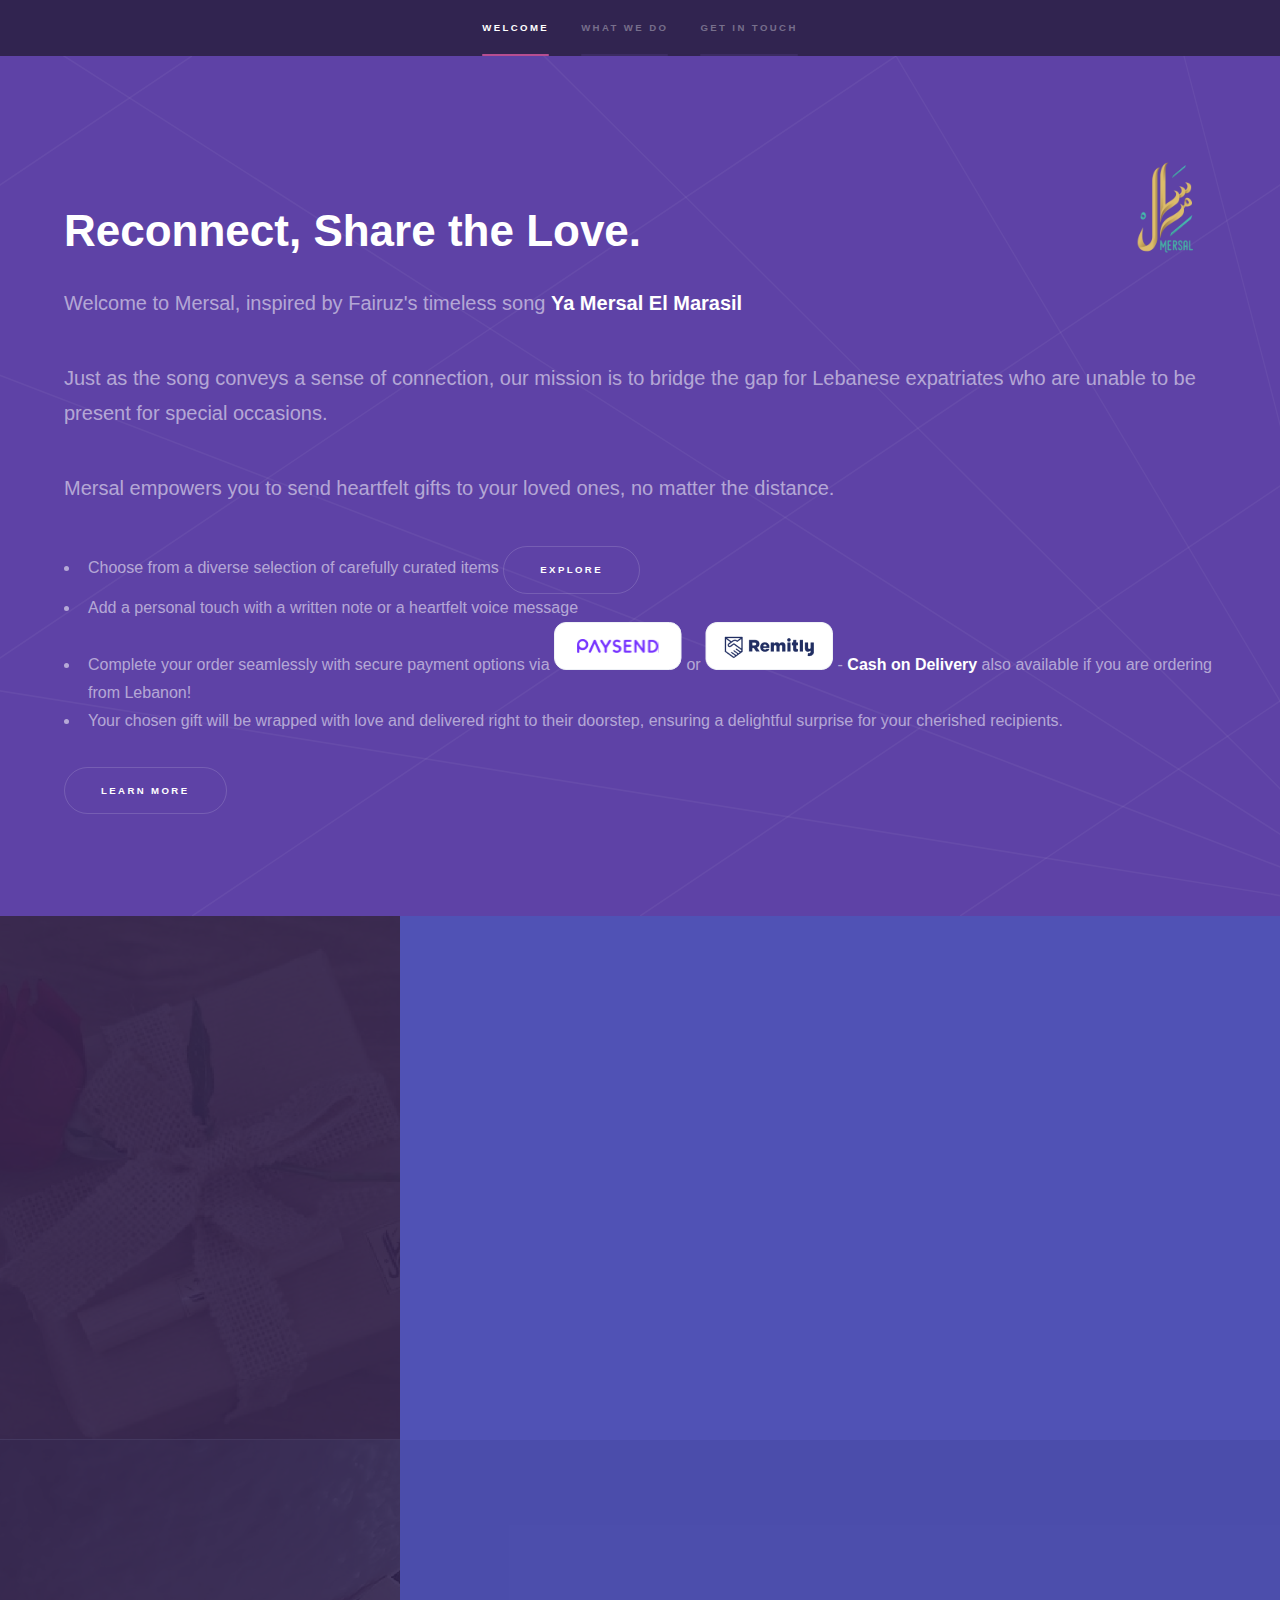
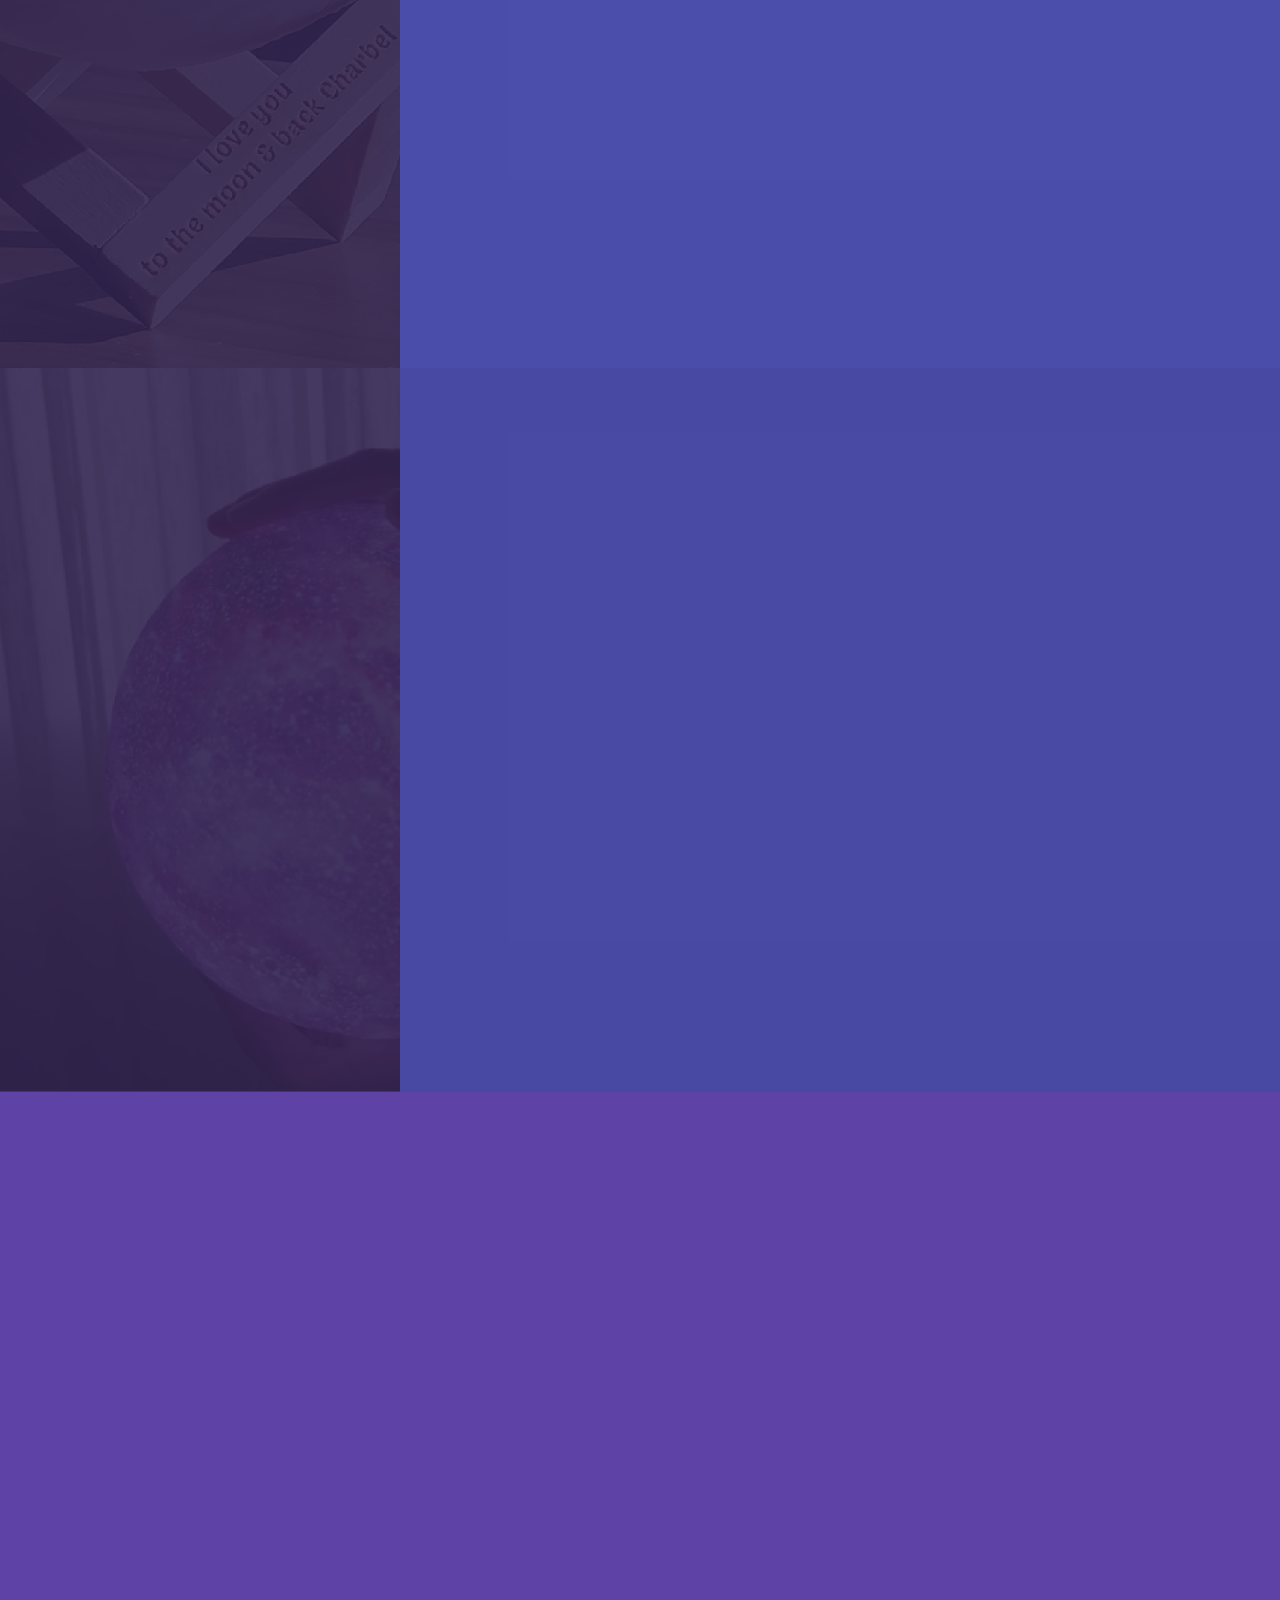
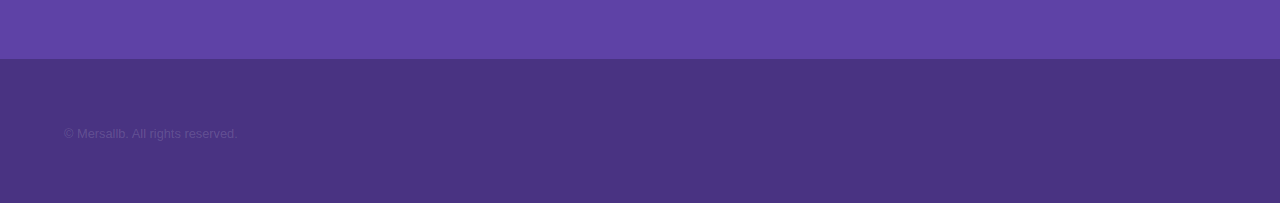
==== commit 25aedb7a: "typos" ====
--- a/index.html
+++ b/index.html
@@ -42,7 +42,7 @@
 							<ul>
 								<li>Choose from a diverse selection of carefully curated items <a href="https://Instagram.com/mersallb" class="button">Explore</a></li>
 								<li>Add a personal touch with a written note or a heartfelt voice message</li>
-								<li>Complete your order seamlessly with secure payment options via <a href="https://paysend.com/" class="image"><img src="assets/logo/Button-Paysend.svg" alt="PAYSEND" data-position="center center" /></a> or <a href="https://Remitly.com/" class="image"><img src="assets/logo/Button-Remitly.png" alt="Remitly" data-position="center center" /></a> - Cash on Delivery available if you are ordering from Lebanon!</li>
+								<li>Complete your order seamlessly with secure payment options via <a href="https://paysend.com/" class="image"><img src="assets/logo/Button-Paysend.svg" alt="PAYSEND" data-position="center center" /></a> or <a href="https://Remitly.com/" class="image"><img src="assets/logo/Button-Remitly.png" alt="Remitly" data-position="center center" /></a> - <span><b>Cash on Delivery</b></span> also available if you are ordering from Lebanon!</li>
 								<li>Your chosen gift will be wrapped with love and delivered right to their doorstep, ensuring a delightful surprise for your cherished recipients.</li>
 							</ul>
 							<ul class="actions">
@@ -62,6 +62,7 @@
 										This is why we have chosen a unique wrapping style that not only complements our products but also conveys a deep sense of nostalgia and romance.</p>
 									<p><span><b>Vintage Charm :</b></span> This wrapping style harkens back to an era where things were handmade, heartfelt, and had a personal touch.
 										It brings forth a timelessness that is often lost in today’s fast-paced digital world.</p>
+									<i>The essence of our wrapping approach is to evoke feelings of nostalgia, warmth, and genuine connection. We believe in making each gift special, not just through its content but also its presentation. Every time someone receives a gift wrapped in our signature brown paper and ribbon, they're getting more than just a product; they're getting a story, a memory, and most importantly, a piece of our heart.</i>
 								</div>
 							</div>
 						</section>
@@ -78,7 +79,7 @@
 										<li><span><b>Tailored Experience: </b></span>Our service allows you to tailor your gifts specifically to the recipient, ensuring that it resonates more deeply with them.</li>
 									</ul>
 										 
-								<p>At Mersal, we don't just sell products; we craft memories.</p> 
+								<p><i>At Mersal, we don't just sell products; we craft memories.</i></p> 
 								</div>
 							</div>
 						</section>
@@ -87,13 +88,13 @@
 							<div class="content">
 								<div class="inner">
 									<h2>Handpicked Selection</h2>
-									<p>Every item showcased in our store is handpicked with meticulous attention to detail. Each piece is chosen with deliberation, ensuring that it resonates with our brand's core values.</p>
+									<p>Every item showcased at Mersal is handpicked with meticulous attention to detail. Each piece is chosen with deliberation, ensuring that it resonates with our brand's core values.</p>
 									<ul class="actions">
 										<li><span><b>Romantic Touch: </b></span>The essence of our brand lies in romance. It’s not just about love between individuals but also about a passion for life, nostalgia for the past, and hope for the future. Every item, be it through its design, functionality, or mere presence, should evoke a romantic sentiment, a gentle tug at the heartstrings.</span></li>
 										<li><span><b>Aesthetics: </b></span>We understand the power of beauty, and this is why aesthetics play a significant role in our selection process. Each product, in its design and craftsmanship, should be pleasing to the eye, invoking a sense of admiration and appreciation.</span></li>
 										<li><span><b>Warmth: </b></span>We believe in the power of warmth. Be it the warmth of memories, the coziness of a moment, or the simple comfort of familiarity. Our products are not cold, clinical items but pieces that radiate warmth, making people feel at home, cherished, and cared for.</span></li>
 									</ul>
-									<p>Our store is a reflection of life's romance and warmth, curated carefully through each handpicked item. We take pride in this philosophy, ensuring that every piece we sell not only adorns a space but also fills it with a story, an emotion, and a timeless charm.</p>
+									<p><i>Mersal is a reflection of life's romance and warmth, curated carefully through each handpicked item. We take pride in this philosophy, ensuring that every piece we sell not only adorns a space but also fills it with a story, an emotion, and a timeless charm.</i></p>
 								</div>
 							</div>
 						</section>
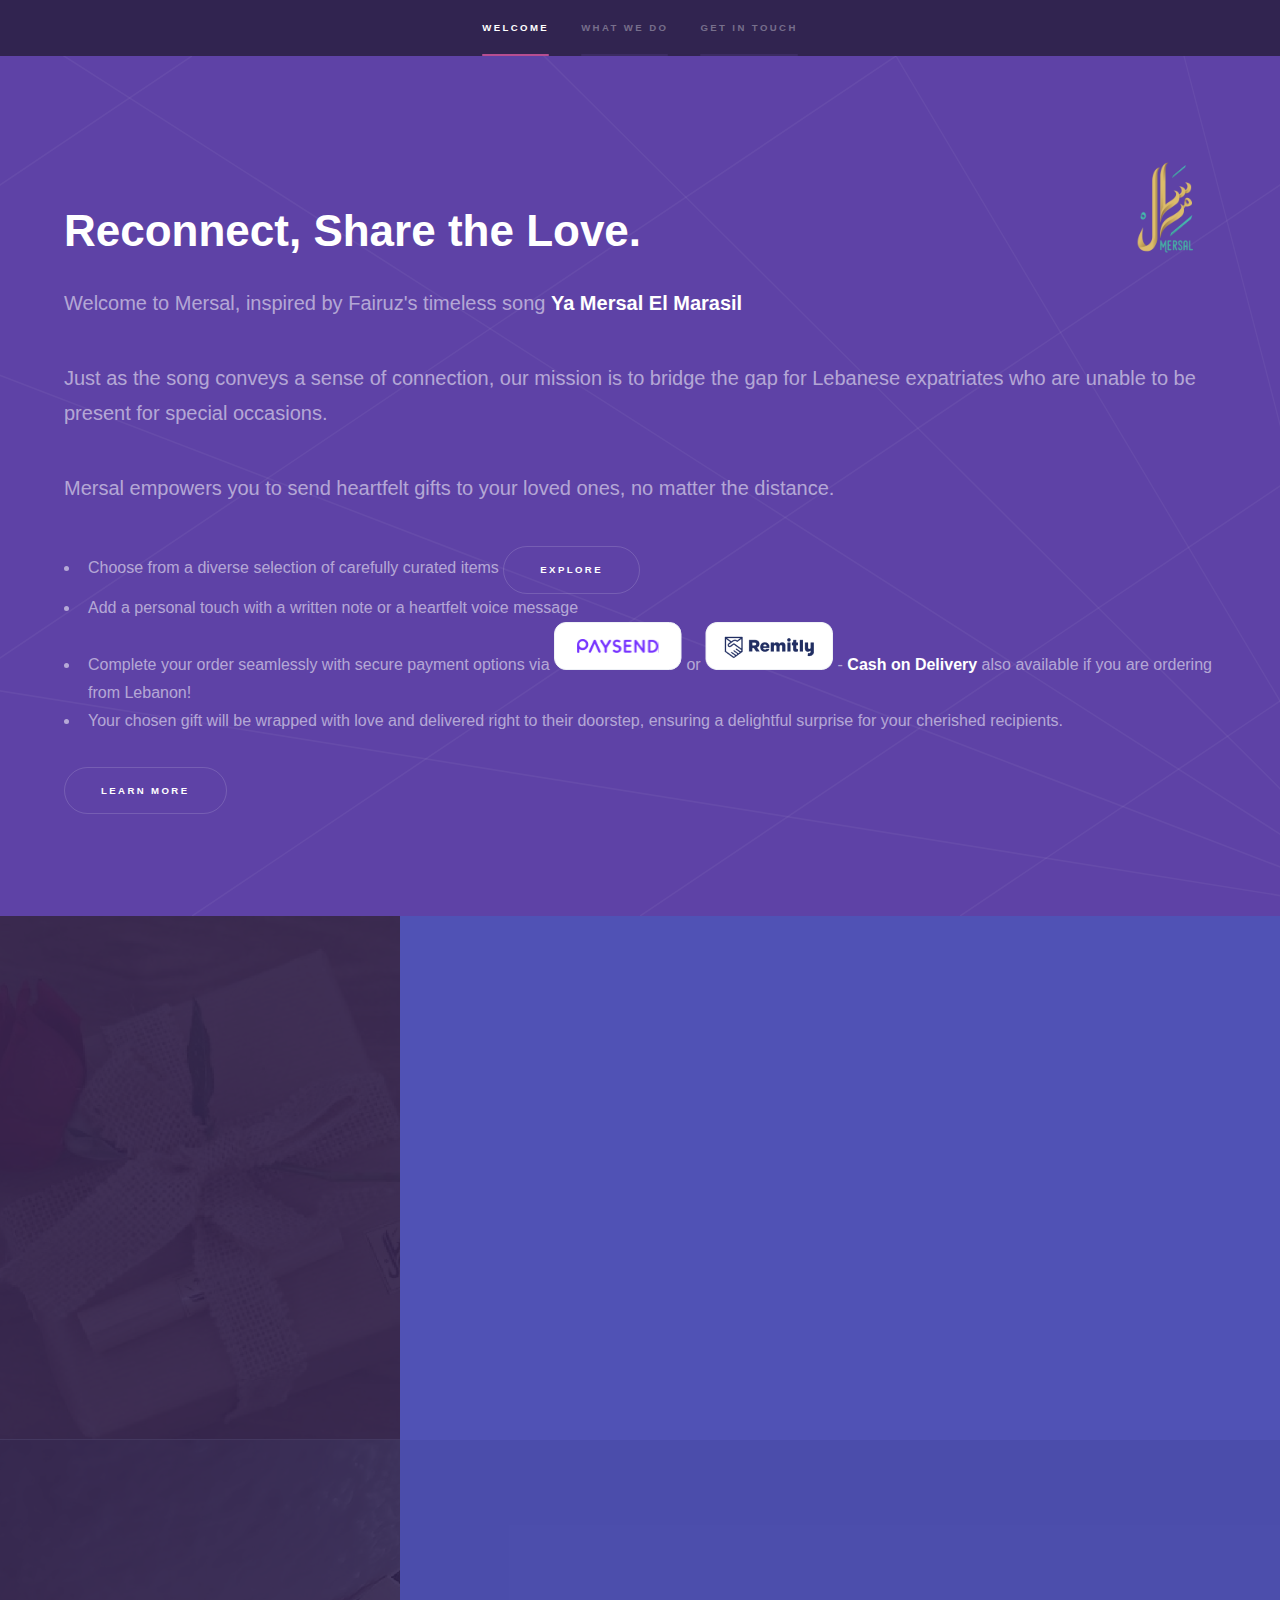
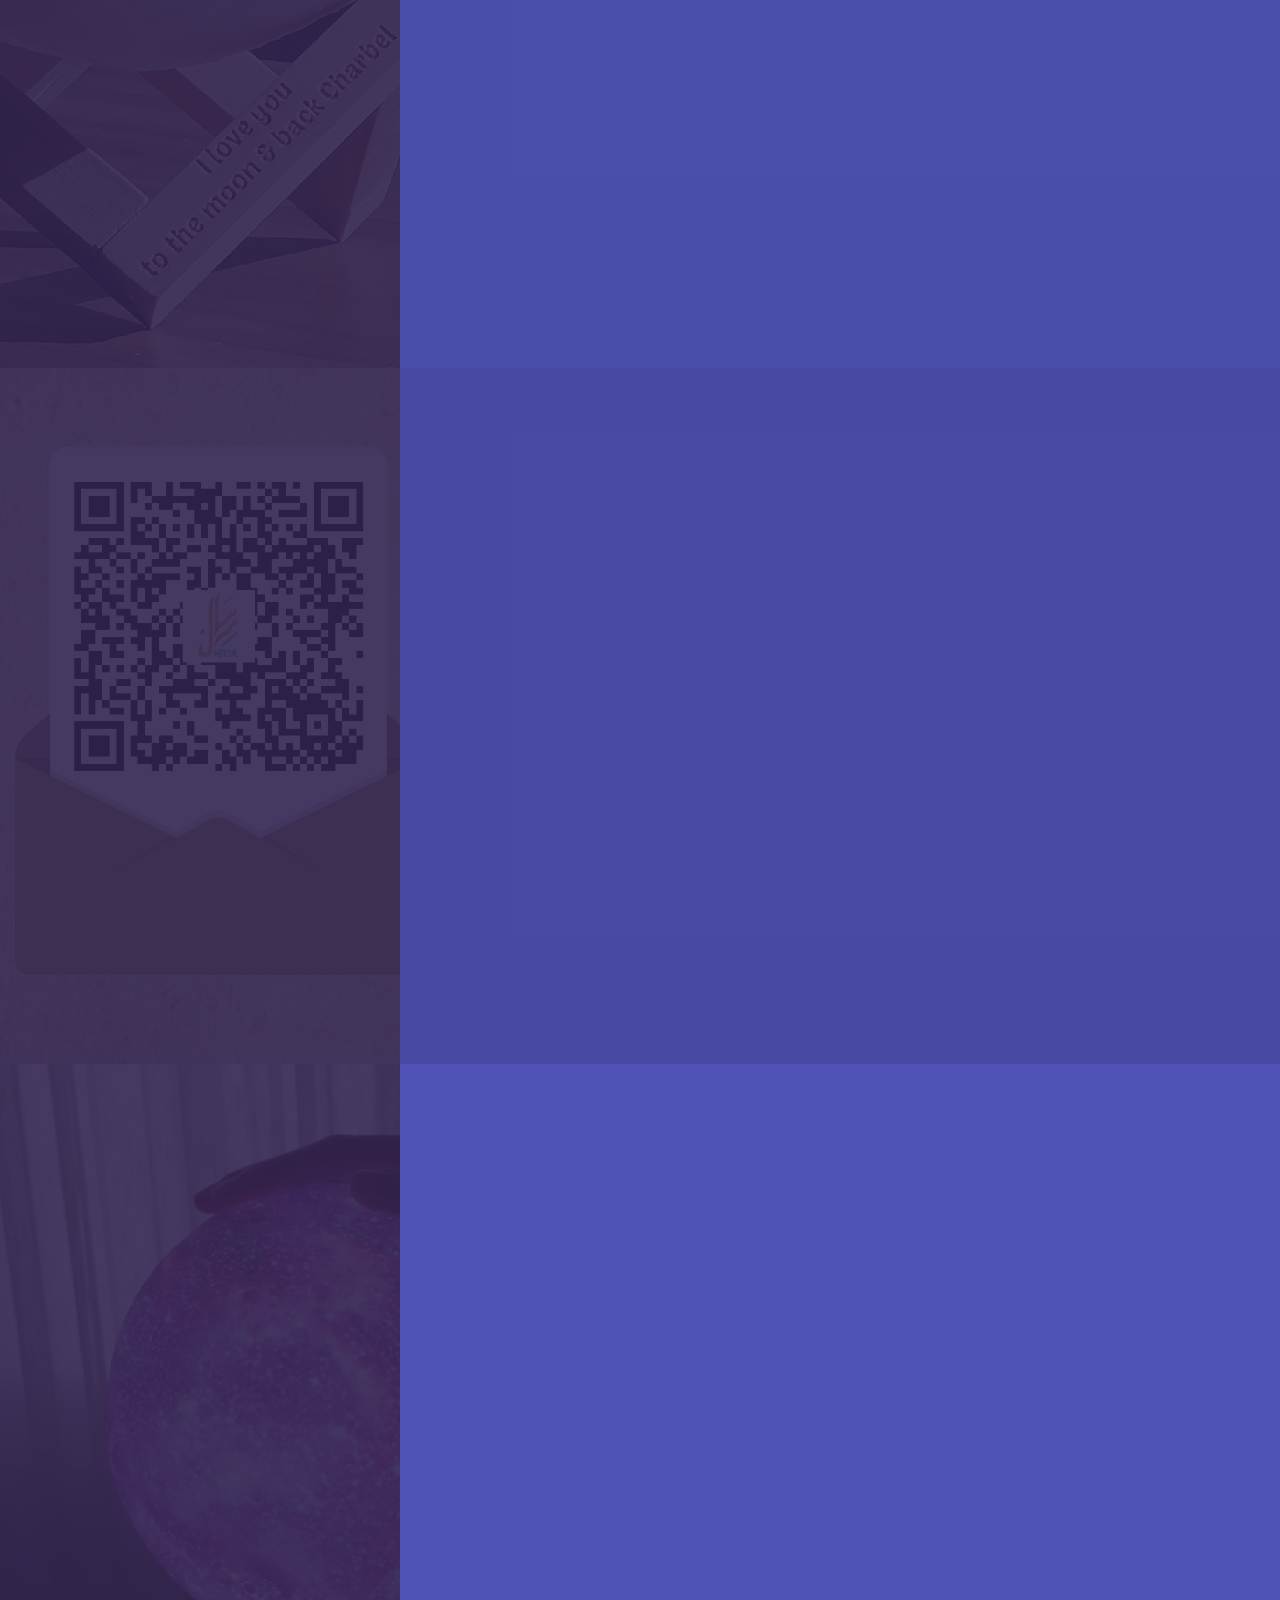
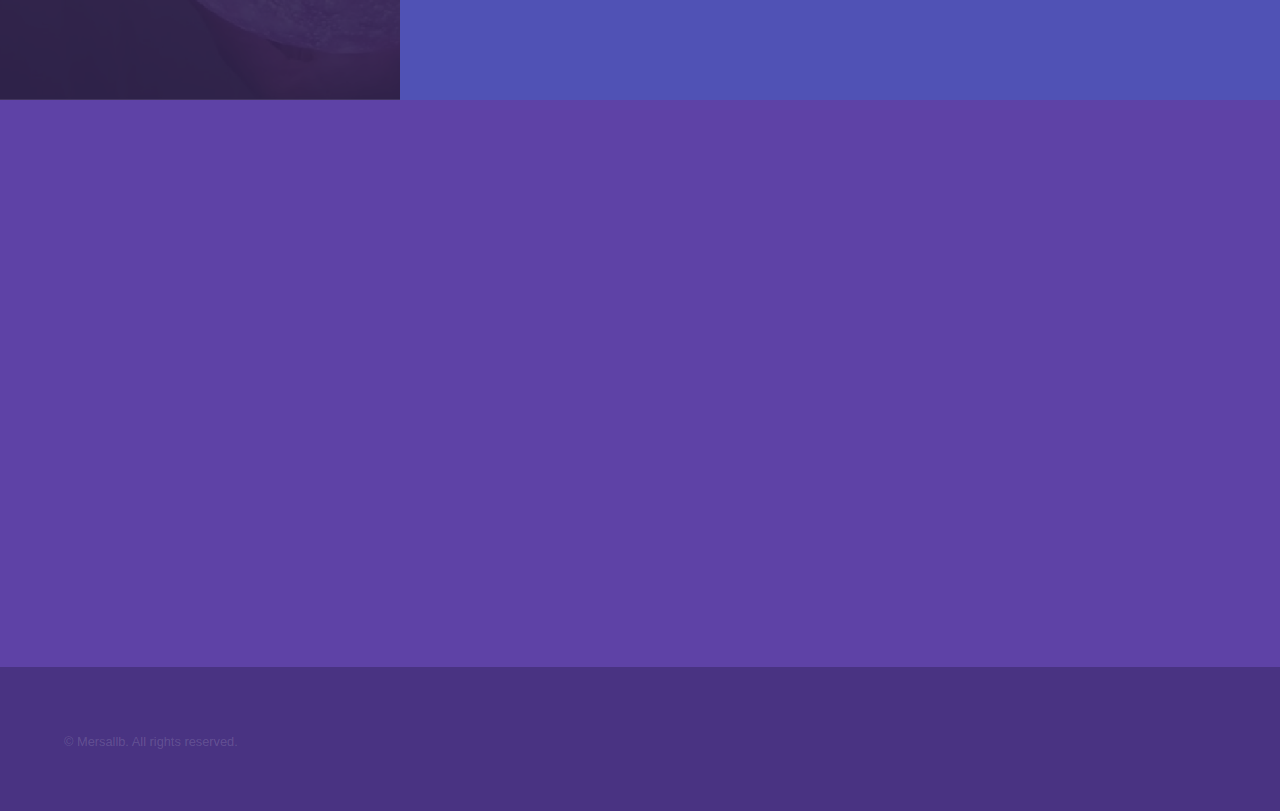
==== commit 0aab51b7: "add voice note" ====
--- a/index.html
+++ b/index.html
@@ -87,14 +87,29 @@
 							<a href="#" class="image"><img src="images/pic03.jpg" alt="" data-position="25% 25%" /></a>
 							<div class="content">
 								<div class="inner">
+									<h2>Your voice, your love..Their joy</h2>
+									<p>In today's digital age, memories are often captured in videos and voice notes. Recognizing the profound emotional value of these personal mementos, we introduce our Custom Video/Voice Note Service, blending the tactile joy of traditional gift-giving with the richness of digital sentiments</p>
+									<ul class="actions">
+										<li><span><b>Personal Touch: </b></span>Through this service, givers can make their presents more personalized than ever. The voice or video message provides an intimate connection, allowing the recipient to not just receive a gift, but also experience an emotion.</span></li>
+										<li><span><b>Ease of Use: </b></span>Our process is streamlined and user-friendly. The QR code is easily scannable, ensuring that even those not tech-savvy can access the video or voice note without any hassle.</span></li>
+										<li><span><b>Aesthetic Appeal: </b></span>Unlike traditional QR codes, our codes are designed with aesthetics in mind. They complement our gift wraps and add a unique touch to the overall presentation.</span></li>
+									</ul>
+									<p><i>Gifts have always been a way to convey love, affection, and sentiments. With our Custom Video/Voice Note Service, we're elevating this experience. Now, the rustle of wrapping paper can be accompanied by the laughter from a video or the soothing tones of a loved one's voice, ensuring that each gift is not just felt but also truly heard.</i></p>
+								</div>
+							</div>
+						</section>						
+						<section>
+							<a href="#" class="image"><img src="images/pic04.jpg" alt="" data-position="25% 25%" /></a>
+							<div class="content">
+								<div class="inner">
 									<h2>Handpicked Selection</h2>
-									<p>Every item showcased at Mersal is handpicked with meticulous attention to detail. Each piece is chosen with deliberation, ensuring that it resonates with our brand's core values.</p>
 									<ul class="actions">
 										<li><span><b>Romantic Touch: </b></span>The essence of our brand lies in romance. It’s not just about love between individuals but also about a passion for life, nostalgia for the past, and hope for the future. Every item, be it through its design, functionality, or mere presence, should evoke a romantic sentiment, a gentle tug at the heartstrings.</span></li>
 										<li><span><b>Aesthetics: </b></span>We understand the power of beauty, and this is why aesthetics play a significant role in our selection process. Each product, in its design and craftsmanship, should be pleasing to the eye, invoking a sense of admiration and appreciation.</span></li>
 										<li><span><b>Warmth: </b></span>We believe in the power of warmth. Be it the warmth of memories, the coziness of a moment, or the simple comfort of familiarity. Our products are not cold, clinical items but pieces that radiate warmth, making people feel at home, cherished, and cared for.</span></li>
 									</ul>
 									<p><i>Mersal is a reflection of life's romance and warmth, curated carefully through each handpicked item. We take pride in this philosophy, ensuring that every piece we sell not only adorns a space but also fills it with a story, an emotion, and a timeless charm.</i></p>
+
 								</div>
 							</div>
 						</section>
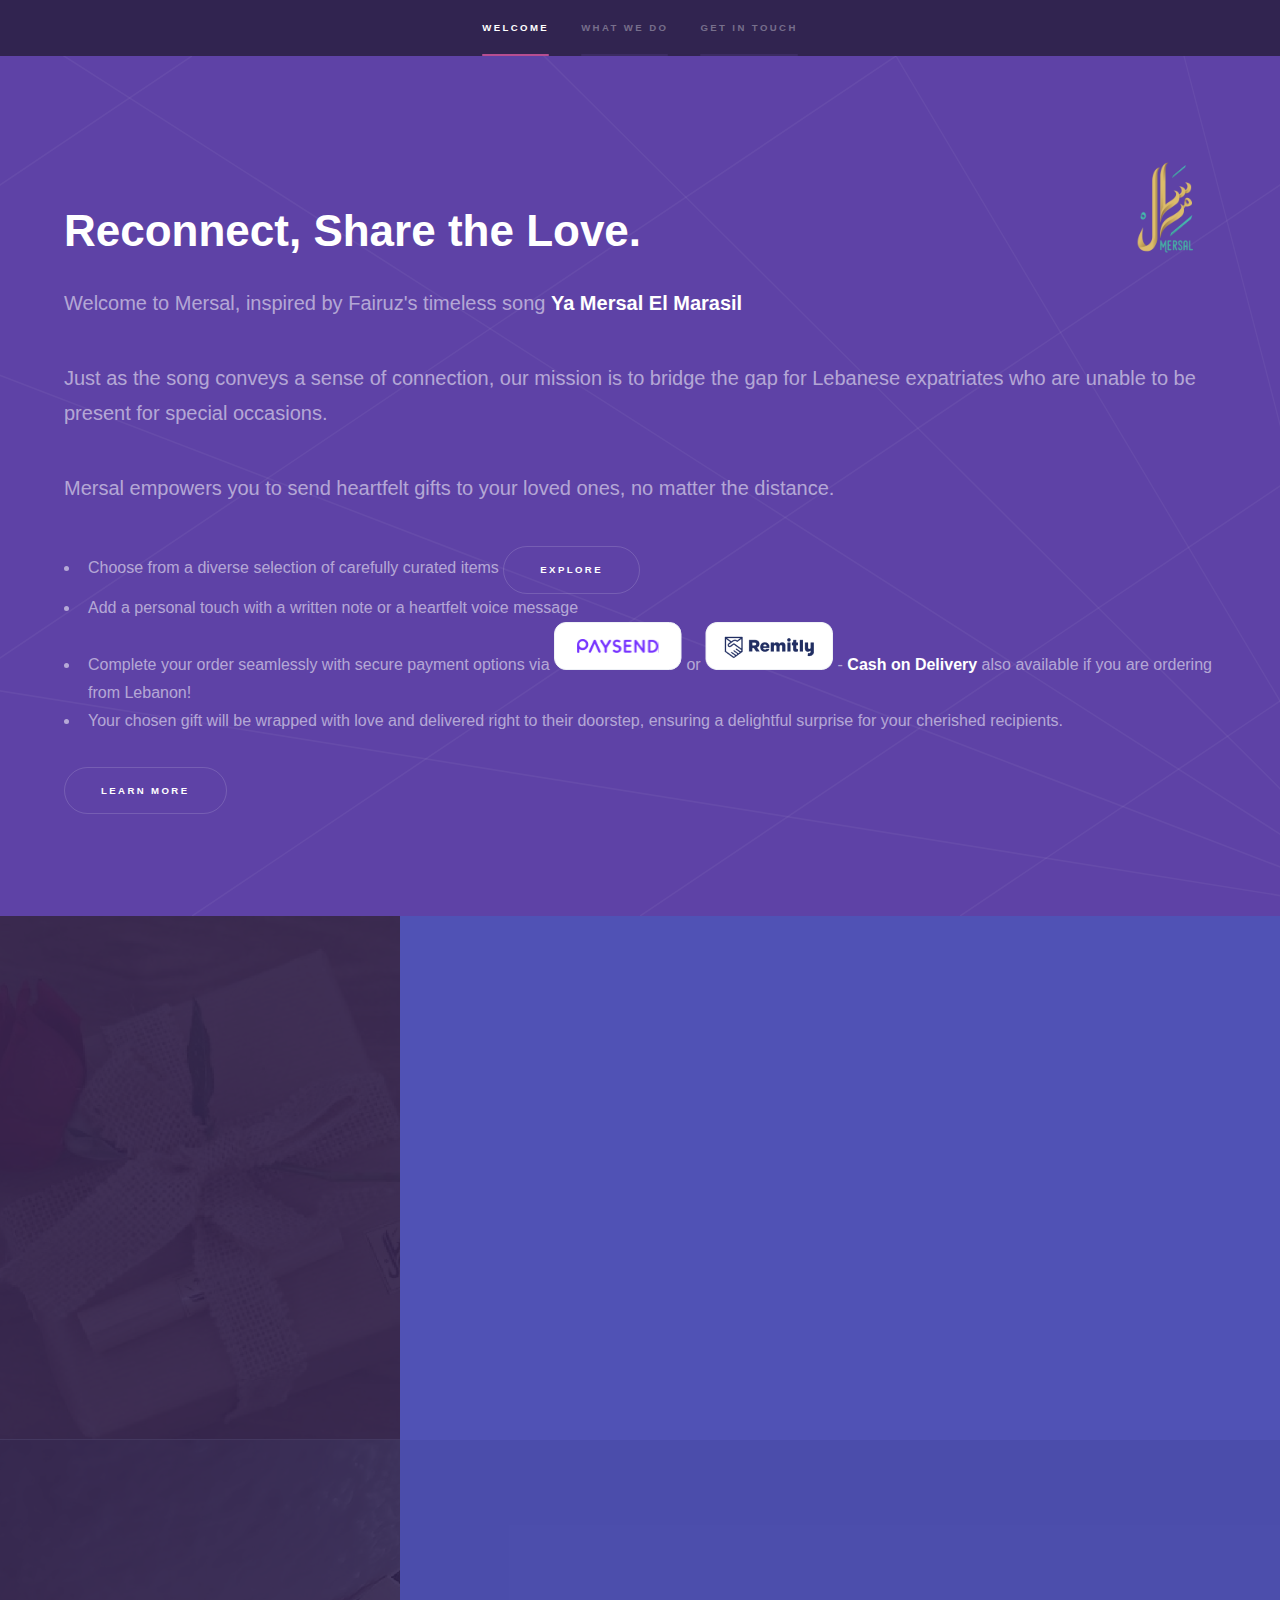
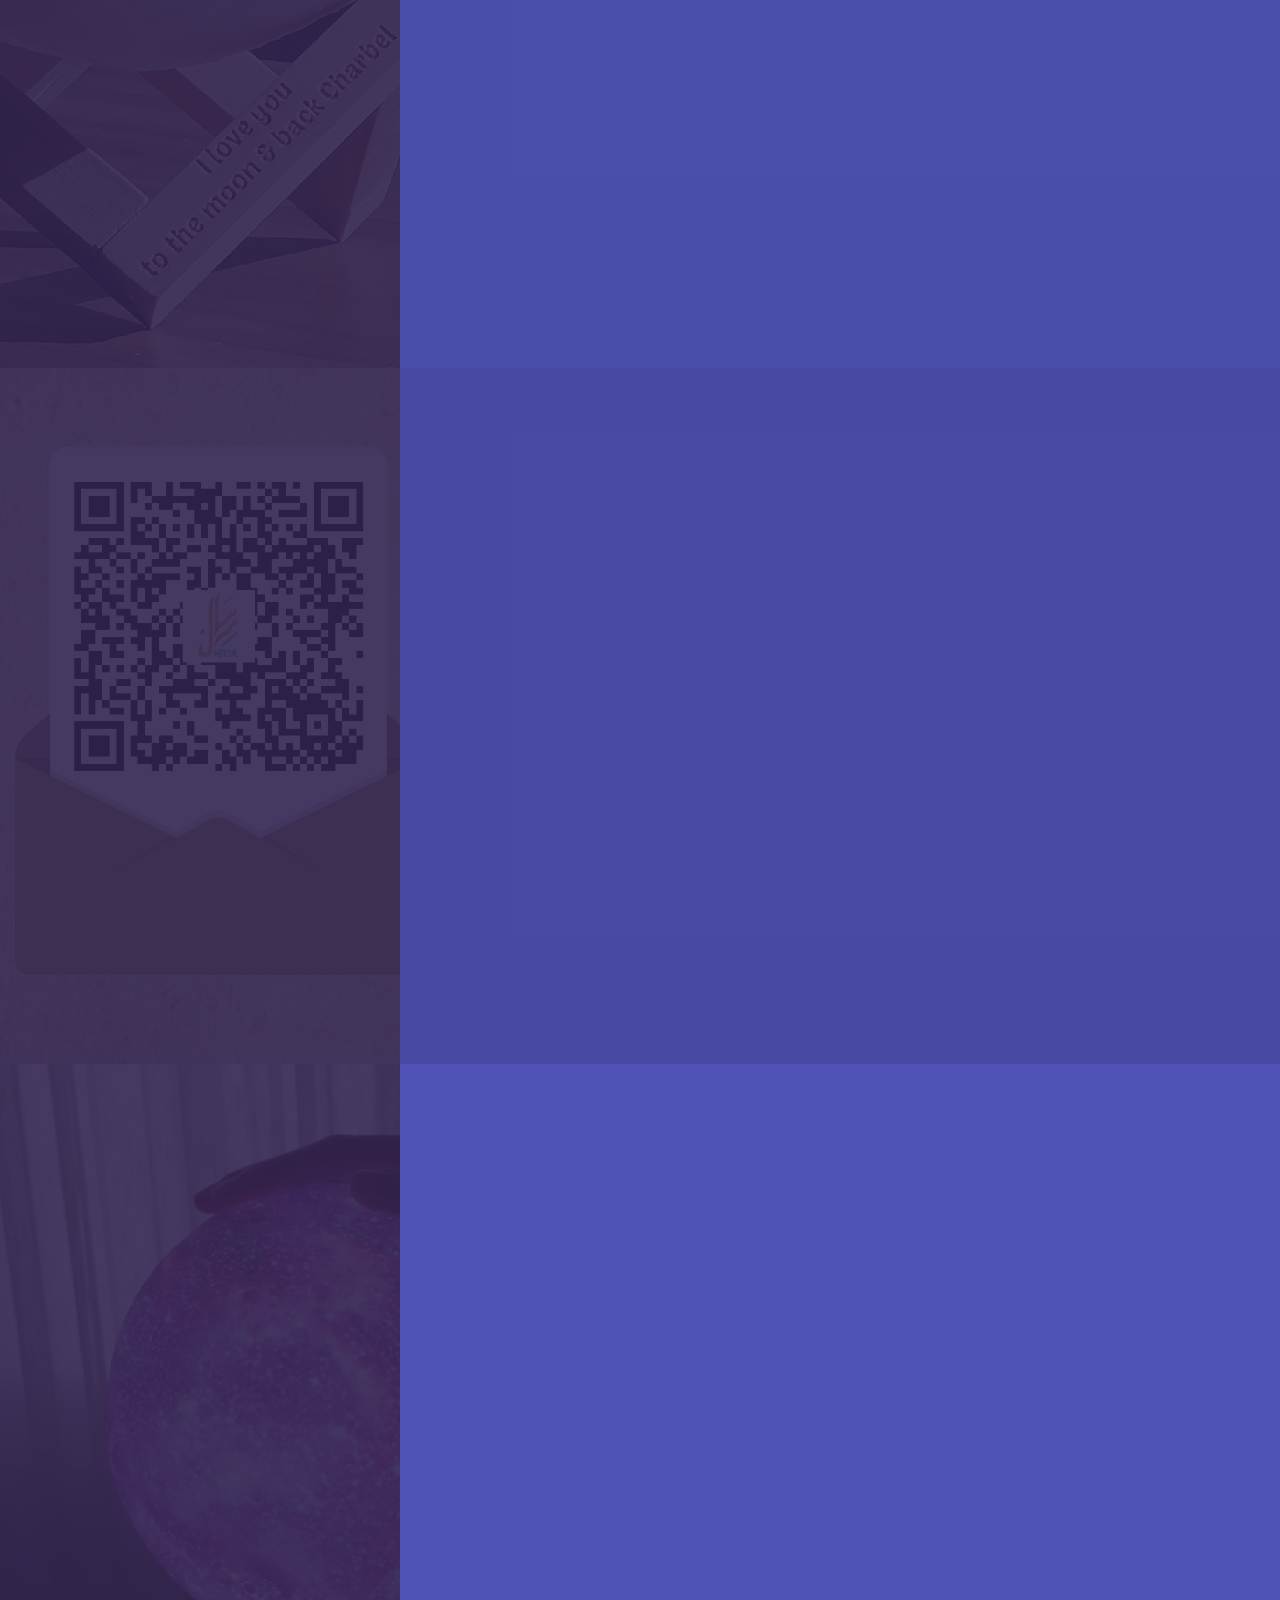
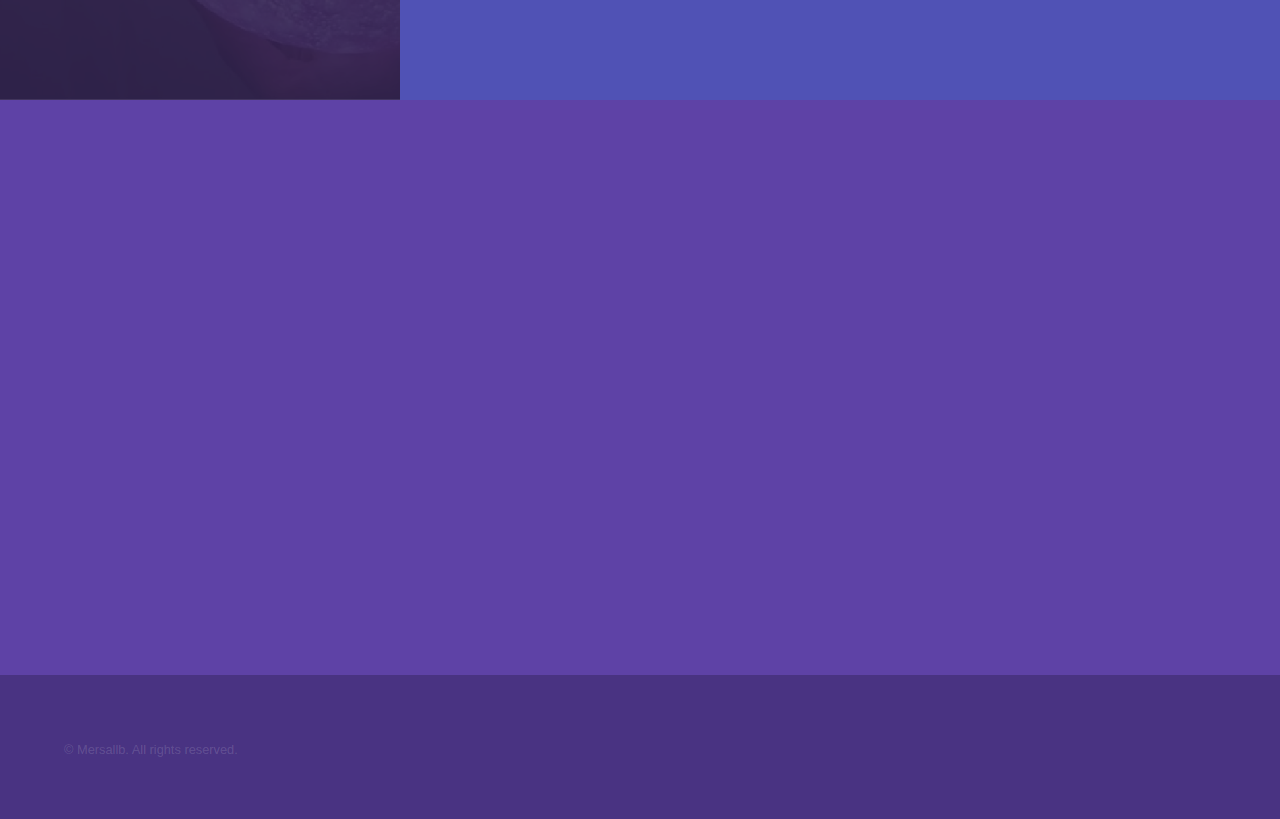
==== commit ba1e5e6a: "add-contactus-form" ====
--- a/index.html
+++ b/index.html
@@ -121,12 +121,42 @@
 						<div class="inner">
 							<h2>Get in touch</h2>
 							<div class="split style1">
-								<section>
+								<!-- <section>
 									<div class="player-container">
 										<iframe src="videos/vid01.mp4" frameborder="0" 
 												allow="accelerometer; autoplay; clipboard-write; encrypted-media; gyroscope; picture-in-picture" >
 										</iframe>
 									</div>
+								</section> -->
+								<section>
+									<form name="contact" netlify>
+									<!-- <p>
+									  <label>Name <input type="text" name="name" /></label>
+									</p>
+									<p>
+									  <label>Email <input type="email" name="email" /></label>
+									</p>
+									<p>
+									  <button type="submit">Send</button>
+									</p> -->
+									<div class="fields">
+										<div class="field half">
+											<label for="name">Name</label>
+											<input type="text" name="name" id="name" />
+										</div>
+										<div class="field half">
+											<label for="email">Email</label>
+											<input type="text" name="email" id="email" />
+										</div>
+										<div class="field">
+											<label for="message">Message</label>
+											<textarea name="message" id="message" rows="5"></textarea>
+										</div>
+									</div>
+									<ul class="actions">
+										<li><a href="" class="button submit">Send Message</a></li>
+									</ul>
+								  </form>
 								</section>
 								<section>
 									<ul class="contact">
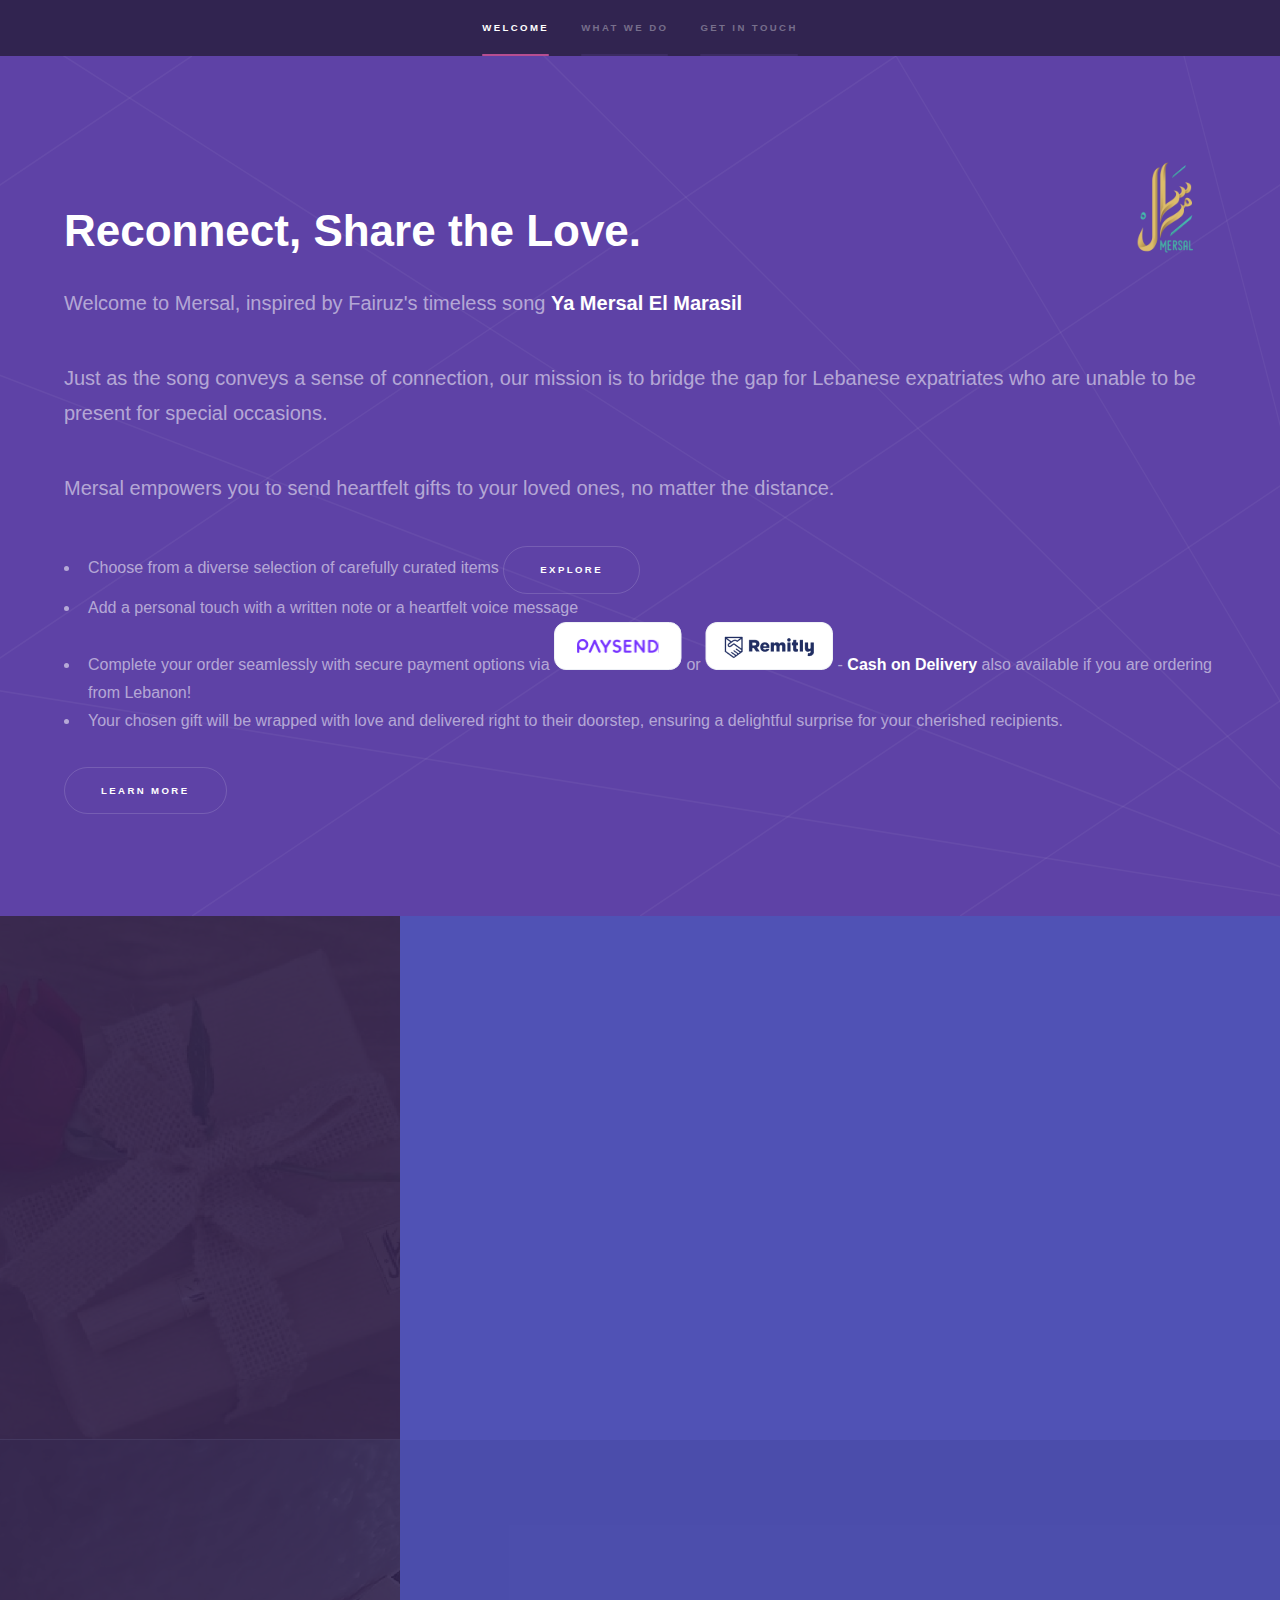
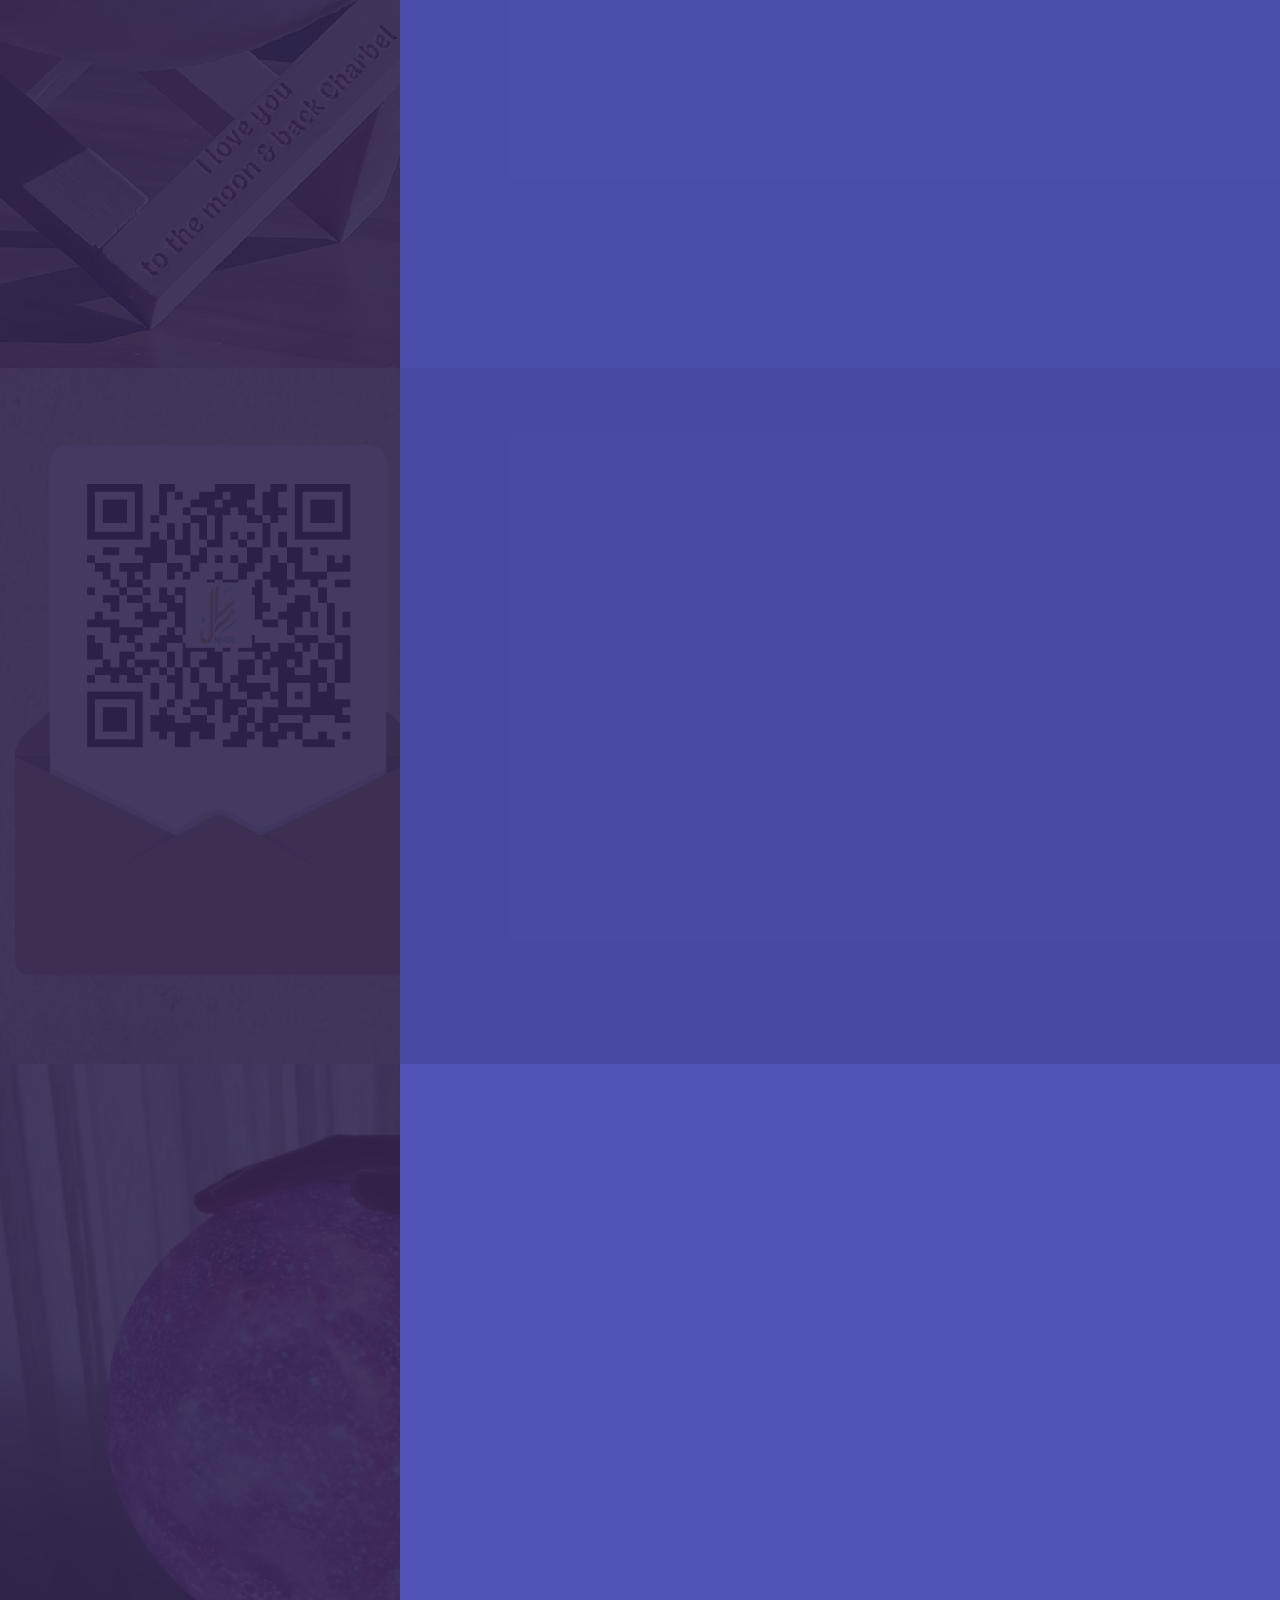
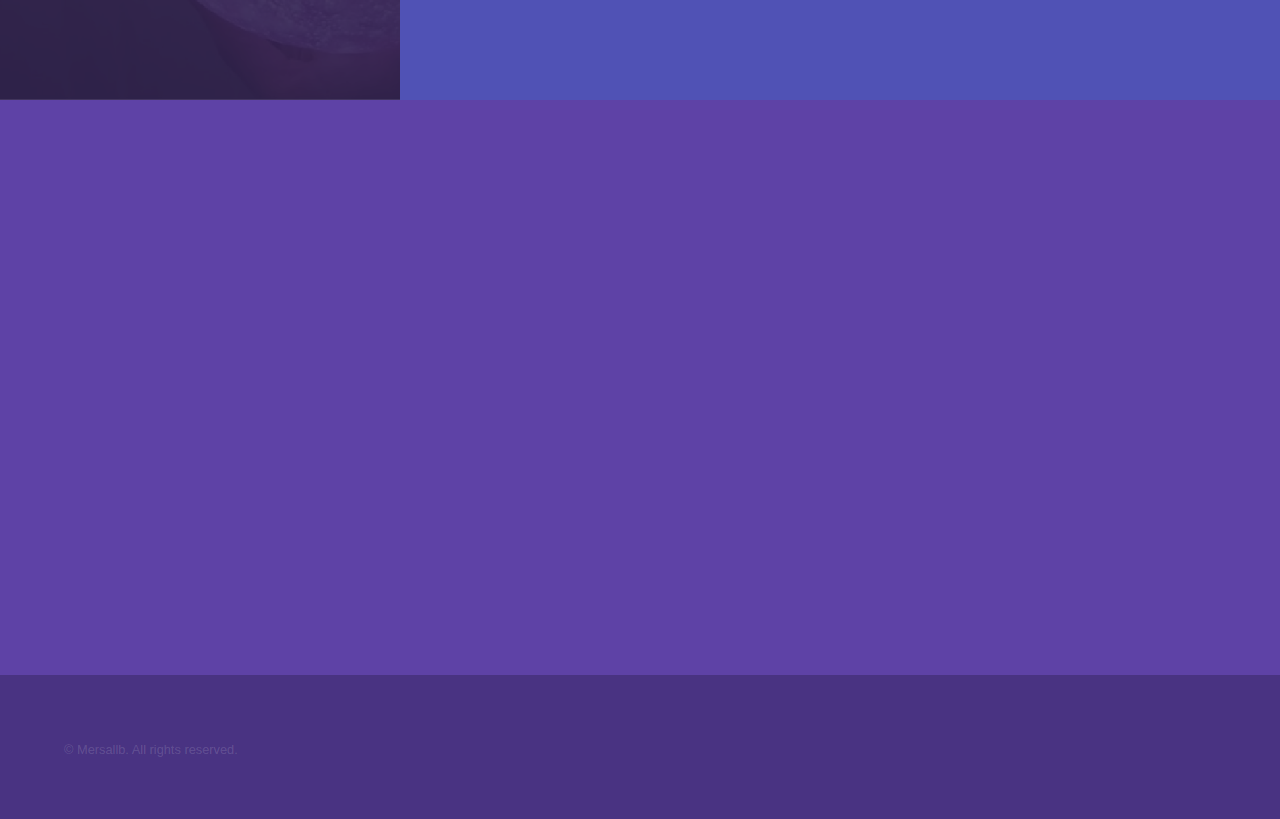
==== commit de1fd9d8: "remove-email" ====
--- a/index.html
+++ b/index.html
@@ -130,15 +130,6 @@
 								</section> -->
 								<section>
 									<form name="contact" netlify>
-									<!-- <p>
-									  <label>Name <input type="text" name="name" /></label>
-									</p>
-									<p>
-									  <label>Email <input type="email" name="email" /></label>
-									</p>
-									<p>
-									  <button type="submit">Send</button>
-									</p> -->
 									<div class="fields">
 										<div class="field half">
 											<label for="name">Name</label>
@@ -160,10 +151,10 @@
 								</section>
 								<section>
 									<ul class="contact">
-										<li>
+										<!-- <li>
 											<h3>Email</h3>
 											<a href="#">yamersallb@gmail.com</a>
-										</li>
+										</li> -->
 										<li>
 											<h3>Phone</h3>
 											<span>(961) 70 11 70 12</span>
@@ -188,7 +179,7 @@
 			<footer id="footer" class="wrapper style1-alt">
 				<div class="inner">
 					<ul class="menu">
-						<li>&copy; Mersallb.<a href="https://mersallb.net"></a> All rights reserved.</li>
+						<li>&copy; Mersallb.<a href="https://mersallb.com"></a> All rights reserved.</li>
 					</ul>
 				</div>
 			</footer>
--- a/assets/css/main.css
+++ b/assets/css/main.css
@@ -3938,4 +3938,100 @@
 				background-attachment: scroll;
 			}
 
-		}+		}
+/* *{
+	margin: 0;
+	padding: 0;
+	font-size: 'Poppins', sans-serif;
+	box-sizing: border-box;
+} */
+.container{
+	width: 100%;
+	height: 100%;
+	background: #333;
+	display: flex;
+	align-items: center;
+	justify-content: center;
+	flex-wrap: wrap;
+}
+.music-player{
+	width: 400px;
+	padding: 25px 35px;
+	background: #312450;
+	text-align: center;
+
+	align-items: center;
+	justify-content: center;
+	flex-wrap: wrap;
+}
+nav{
+	display: flex;
+	justify-content: space-between;
+	margin-bottom: 30px;
+}
+nav .circle{
+	border-radius: 50%;
+	width: 40px;
+	height: 40px;
+	line-height: 40px;
+	background-color: #3e4094;
+	color: #b74e91;
+	box-shadow: 0 5px 10px rgba(255, 26, 26, 0);
+}
+.voice-note-img{
+	width: 250px;
+	/* border-radius: 50%; */
+	/* border:5px solid #3e4094; */
+	box-shadow: 0 10px 60px rgb(255, 255, 255, 0.5) ;
+}
+.music-player h1{
+	font-size: 20px;
+	font-weight: 400;
+	color: #fff;
+	margin-top: 20px;
+}
+.music-player p{
+	font-size: 14px;
+	color: #fff;
+}
+#progress{
+	-webkit-appearance: none;
+	width: 100%;
+	height: 6px;
+	background: #3e4094;
+	border-radius: 4px;
+	cursor: pointer;
+	margin: 40px 0;
+}
+#progress::-webkit-slider-thumb{
+	-webkit-appearance: none;
+	width: 30px;
+	height: 30px;
+	background: #3e4094;
+	border-radius: 50%;
+	border: 8px solid #fff;
+	box-shadow: 0 5px 5px rgb(255, 26, 26, 0.22);
+}
+.controls{
+	display: flex;
+	justify-content: center;
+	align-items: center;
+}
+.controls div{
+	width: 60px;
+	height: 60px;
+	margin: 20px;
+	background : #fff;
+	display: inline-flex;
+	align-items: center;
+	justify-content: center;
+	border-radius: 50%;
+	color: #312450;
+	box-shadow: 0 10px 20px rgb(255, 26, 26, 0.22);
+	cursor: pointer;
+}
+.container div:first-child{
+	transform: scale(1.5);
+	background: #312450;
+	color: #3e4094;
+}